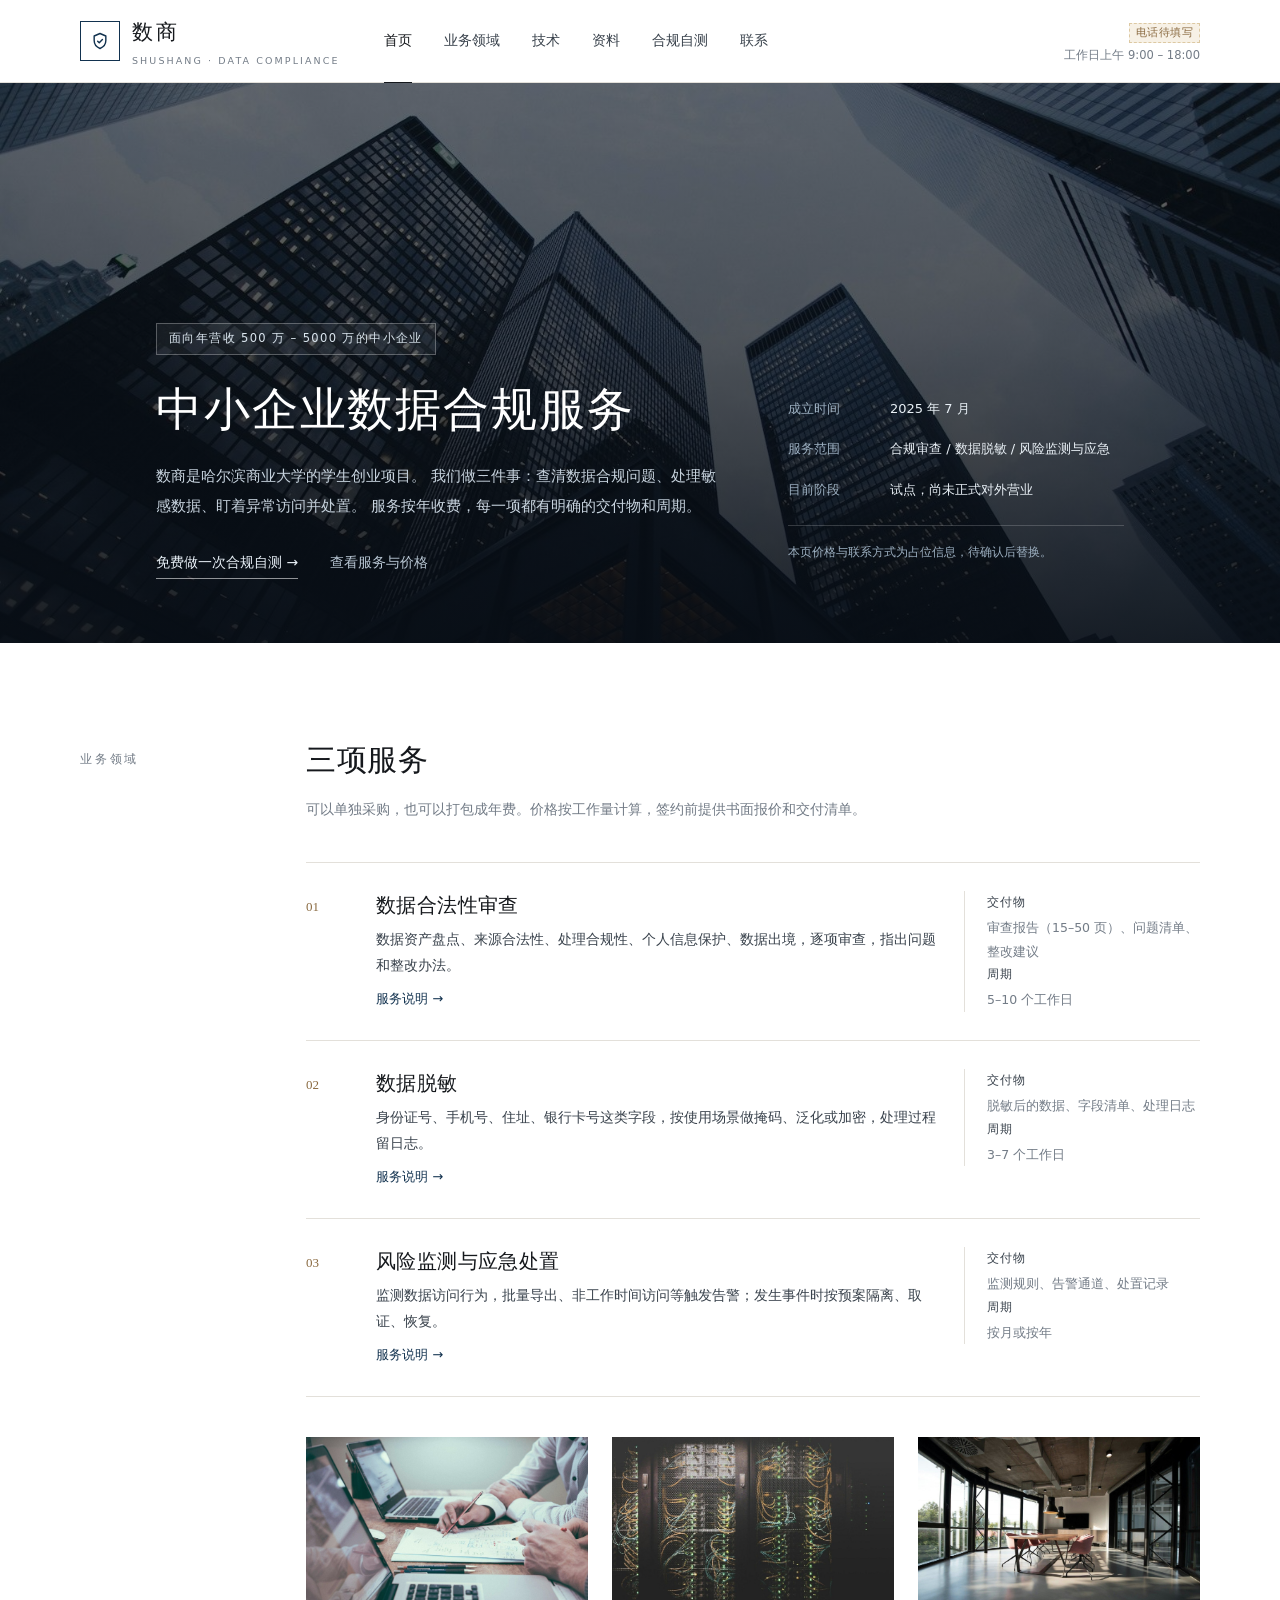
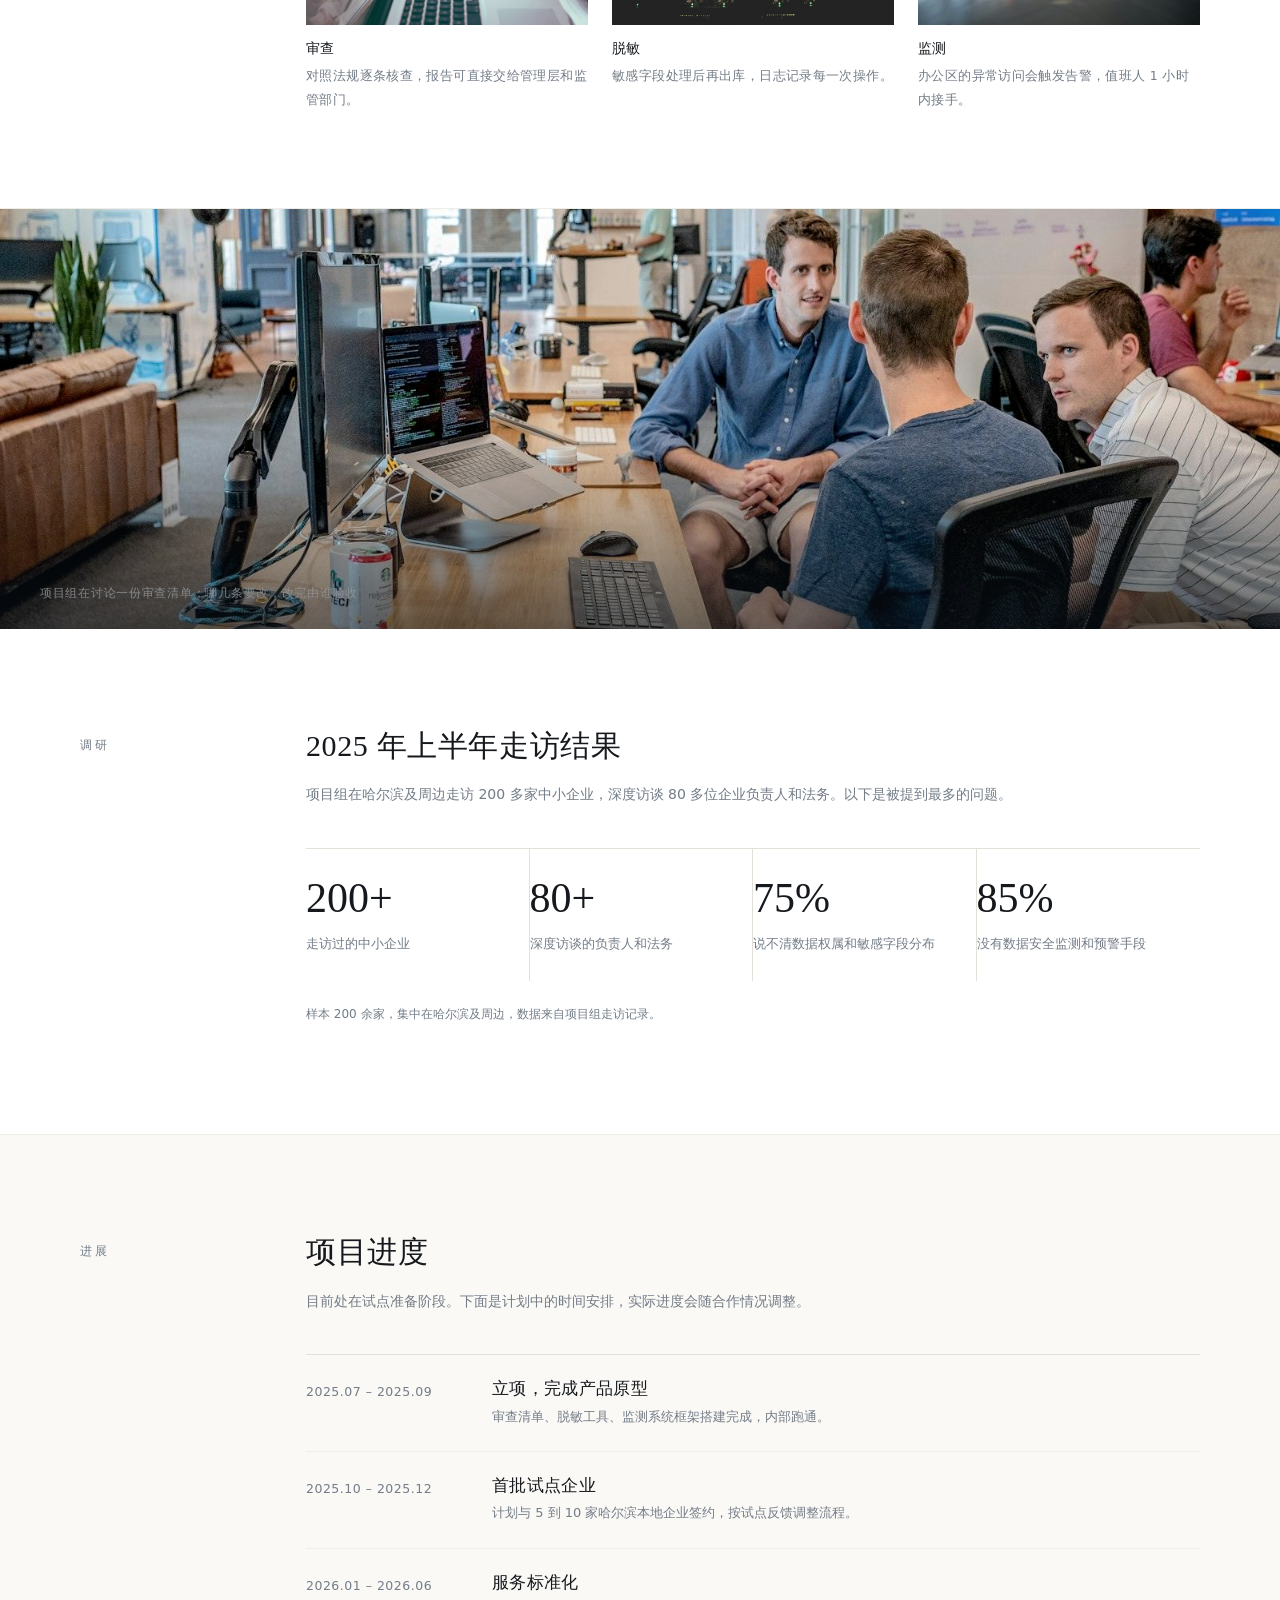
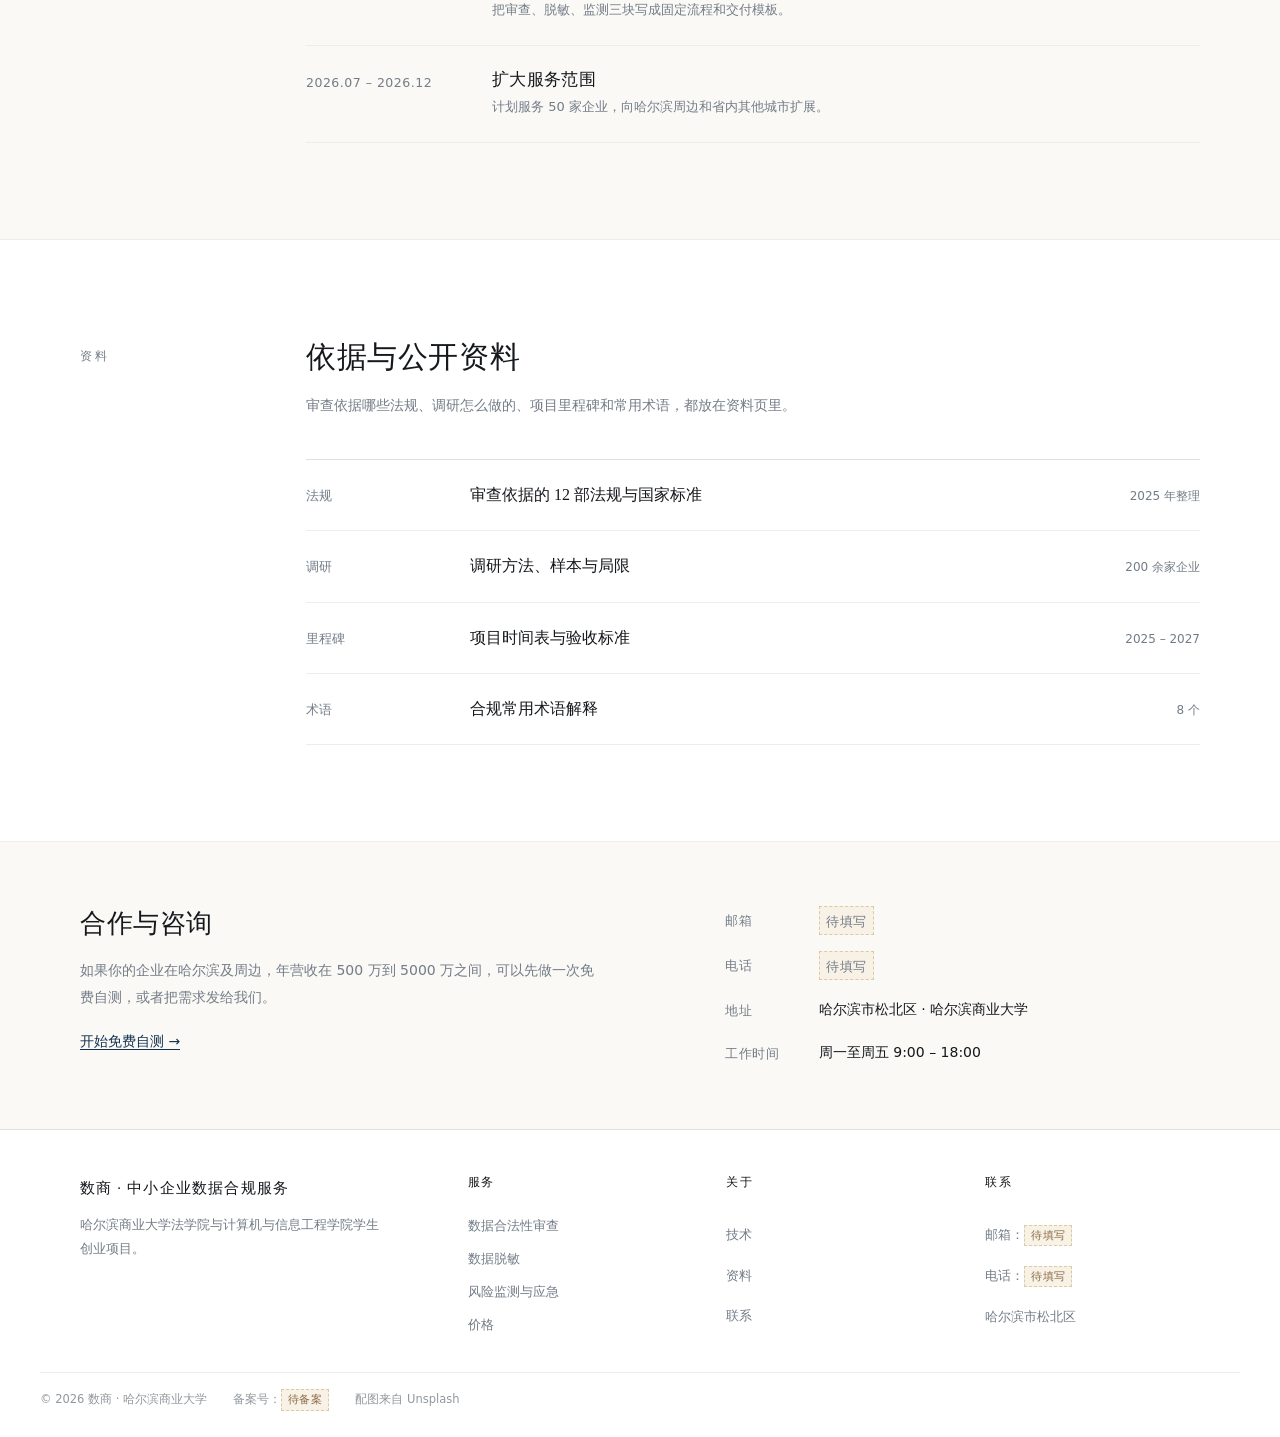
==== index.html @ a014eb7d "copy: replace slogan headings with plain section names" ====
<!doctype html>
<html lang="zh-CN">
<head>
  <meta charset="utf-8">
  <meta name="viewport" content="width=device-width, initial-scale=1">
  <title>数商 · 中小企业数据合规服务</title>
  <meta name="description" content="数商是哈尔滨商业大学法学院与计算机与信息工程学院的学生创业项目，为中小企业提供数据合法性审查、数据脱敏、风险监测与应急处置服务。">
  <link rel="icon" href="favicon.svg" type="image/svg+xml">
  <link rel="stylesheet" href="assets/css/editorial.css">
</head>
<body>

  <header class="masthead">
    <div class="wrap">
      <a class="logo" href="index.html">
        <span class="logo-mark">
          <svg viewBox="0 0 24 24" fill="none" stroke="currentColor" stroke-width="1.7" stroke-linecap="round" stroke-linejoin="round">
            <path d="M12 3 5 6v5.5c0 4.3 2.9 7.9 7 9.5 4.1-1.6 7-5.2 7-9.5V6l-7-3Z"/>
            <path d="M9.2 12.2l1.9 1.9 3.8-3.9"/>
          </svg>
        </span>
        <span>
          <span class="logo-name">数商</span>
          <span class="logo-sub">SHUSHANG · DATA COMPLIANCE</span>
        </span>
      </a>

      <nav class="mainnav" id="mainnav">
        <a href="index.html" class="active">首页</a>
        <a href="services.html">业务领域</a>
        <a href="technology.html">技术</a>
        <a href="research.html">资料</a>
        <a href="check.html">合规自测</a>
        <a href="contact.html">联系</a>
      </nav>

      <div class="contact">
        <strong><span class="ph">电话待填写</span></strong>
        工作日上午 9:00 – 18:00
      </div>

      <button class="nav-toggle" type="button" aria-label="打开菜单" aria-expanded="false" onclick="var n=document.getElementById('mainnav');var o=n.classList.toggle('open');this.setAttribute('aria-expanded',o)">
        <svg viewBox="0 0 24 24" fill="none" stroke="currentColor" stroke-width="1.8" stroke-linecap="round"><path d="M4 7h16M4 12h16M4 17h16"/></svg>
      </button>
    </div>
  </header>

  <main>
    <!-- 首屏 -->
    <section class="hero">
      <div class="wrap">
        <div>
          <span class="tag">面向年营收 500 万 – 5000 万的中小企业</span>
          <h1>中小企业数据合规服务</h1>
          <p class="intro">
            数商是哈尔滨商业大学的学生创业项目。
            我们做三件事：查清数据合规问题、处理敏感数据、盯着异常访问并处置。
            服务按年收费，每一项都有明确的交付物和周期。
          </p>
          <div class="links">
            <a href="check.html">免费做一次合规自测 →</a>
            <a class="plain" href="services.html">查看服务与价格</a>
          </div>
        </div>

        <div class="hero-facts">
          <dl>
            <dt>成立时间</dt><dd>2025 年 7 月</dd>
                        <dt>服务范围</dt><dd>合规审查 / 数据脱敏 / 风险监测与应急</dd>
            <dt>目前阶段</dt><dd>试点，尚未正式对外营业</dd>
          </dl>
          <p class="note">本页价格与联系方式为占位信息，待确认后替换。</p>
        </div>
      </div>
    </section>

    <!-- 业务领域 -->
    <section class="part" id="areas">
      <div class="wrap">
        <div class="part-label">业务领域</div>
        <div>
          <h2>三项服务</h2>
          <p class="lead">可以单独采购，也可以打包成年费。价格按工作量计算，签约前提供书面报价和交付清单。</p>

          <div class="areas">
            <article class="area">
              <span class="no">01</span>
              <div>
                <h3>数据合法性审查</h3>
                <p>数据资产盘点、来源合法性、处理合规性、个人信息保护、数据出境，逐项审查，指出问题和整改办法。</p>
                <a class="more" href="services.html#review">服务说明 →</a>
              </div>
              <div class="deliver">
                <b>交付物</b>
                审查报告（15–50 页）、问题清单、整改建议
                <br><b>周期</b>
                5–10 个工作日
              </div>
            </article>

            <article class="area">
              <span class="no">02</span>
              <div>
                <h3>数据脱敏</h3>
                <p>身份证号、手机号、住址、银行卡号这类字段，按使用场景做掩码、泛化或加密，处理过程留日志。</p>
                <a class="more" href="services.html#masking">服务说明 →</a>
              </div>
              <div class="deliver">
                <b>交付物</b>
                脱敏后的数据、字段清单、处理日志
                <br><b>周期</b>
                3–7 个工作日
              </div>
            </article>

            <article class="area">
              <span class="no">03</span>
              <div>
                <h3>风险监测与应急处置</h3>
                <p>监测数据访问行为，批量导出、非工作时间访问等触发告警；发生事件时按预案隔离、取证、恢复。</p>
                <a class="more" href="services.html#risk">服务说明 →</a>
              </div>
              <div class="deliver">
                <b>交付物</b>
                监测规则、告警通道、处置记录
                <br><b>周期</b>
                按月或按年
              </div>
            </article>
          </div>

          <div class="trio" style="margin-top:40px;">
            <figure>
              <img src="assets/img/docs.jpg" alt="审查过程中整理的数据处理活动记录" loading="lazy">
              <figcaption><b>审查</b>对照法规逐条核查，报告可直接交给管理层和监管部门。</figcaption>
            </figure>
            <figure>
              <img src="assets/img/server.jpg" alt="数据存储与访问环境" loading="lazy">
              <figcaption><b>脱敏</b>敏感字段处理后再出库，日志记录每一次操作。</figcaption>
            </figure>
            <figure>
              <img src="assets/img/office.jpg" alt="企业办公环境中的系统界面" loading="lazy">
              <figcaption><b>监测</b>办公区的异常访问会触发告警，值班人 1 小时内接手。</figcaption>
            </figure>
          </div>
        </div>
      </div>
    </section>

    <!-- 大图条 -->
    <section class="band">
      <img src="assets/img/meeting.jpg" alt="项目组在企业现场沟通需求" loading="lazy">
      <figcaption>项目组在讨论一份审查清单：哪几条要改，改完由谁验收</figcaption>
    </section>

    <!-- 调研 -->
    <section class="part" id="research">
      <div class="wrap">
        <div class="part-label">调研</div>
        <div>
          <h2>2025 年上半年走访结果</h2>
          <p class="lead">项目组在哈尔滨及周边走访 200 多家中小企业，深度访谈 80 多位企业负责人和法务。以下是被提到最多的问题。</p>

          <div class="numbers">
            <div class="num"><b>200+</b><span>走访过的中小企业</span></div>
            <div class="num"><b>80+</b><span>深度访谈的负责人和法务</span></div>
            <div class="num"><b>75%</b><span>说不清数据权属和敏感字段分布</span></div>
            <div class="num"><b>85%</b><span>没有数据安全监测和预警手段</span></div>
          </div>
          <p style="font-size:12px;color:var(--muted);margin-top:22px;">样本 200 余家，集中在哈尔滨及周边，数据来自项目组走访记录。</p>
        </div>
      </div>
    </section>

    <!-- 进展 -->
    <section class="part paper" id="roadmap">
      <div class="wrap">
        <div class="part-label">进展</div>
        <div>
          <h2>项目进度</h2>
          <p class="lead">目前处在试点准备阶段。下面是计划中的时间安排，实际进度会随合作情况调整。</p>

          <div class="roadmap">
            <div class="step">
              <time>2025.07 – 2025.09</time>
              <div><h3>立项，完成产品原型</h3><p>审查清单、脱敏工具、监测系统框架搭建完成，内部跑通。</p></div>
            </div>
            <div class="step">
              <time>2025.10 – 2025.12</time>
              <div><h3>首批试点企业</h3><p>计划与 5 到 10 家哈尔滨本地企业签约，按试点反馈调整流程。</p></div>
            </div>
            <div class="step">
              <time>2026.01 – 2026.06</time>
              <div><h3>服务标准化</h3><p>把审查、脱敏、监测三块写成固定流程和交付模板。</p></div>
            </div>
            <div class="step">
              <time>2026.07 – 2026.12</time>
              <div><h3>扩大服务范围</h3><p>计划服务 50 家企业，向哈尔滨周边和省内其他城市扩展。</p></div>
            </div>
          </div>
        </div>
      </div>
    </section>

    <!-- 资料 -->
    <section class="part" id="docs">
      <div class="wrap">
        <div class="part-label">资料</div>
        <div>
          <h2>依据与公开资料</h2>
          <p class="lead">审查依据哪些法规、调研怎么做的、项目里程碑和常用术语，都放在资料页里。</p>

          <div class="doc-list">
            <div class="doc">
              <span class="k">法规</span>
              <span class="t"><a href="research.html#laws">审查依据的 12 部法规与国家标准</a></span>
              <span class="d">2025 年整理</span>
            </div>
            <div class="doc">
              <span class="k">调研</span>
              <span class="t"><a href="research.html#method">调研方法、样本与局限</a></span>
              <span class="d">200 余家企业</span>
            </div>
            <div class="doc">
              <span class="k">里程碑</span>
              <span class="t"><a href="research.html#milestones">项目时间表与验收标准</a></span>
              <span class="d">2025 – 2027</span>
            </div>
            <div class="doc">
              <span class="k">术语</span>
              <span class="t"><a href="research.html#glossary">合规常用术语解释</a></span>
              <span class="d">8 个</span>
            </div>
          </div>
        </div>
      </div>
    </section>

    <!-- 联系 -->
    <section class="contact-band" id="contact">
      <div class="wrap">
        <div>
          <h2>合作与咨询</h2>
          <p>如果你的企业在哈尔滨及周边，年营收在 500 万到 5000 万之间，可以先做一次免费自测，或者把需求发给我们。</p>
          <p style="margin-top:18px;"><a href="check.html" style="color:var(--brand);border-bottom:1px solid var(--brand);">开始免费自测 →</a></p>
        </div>
        <div class="contact-list">
          <div><span>邮箱</span><span><span class="ph">待填写</span></span></div>
          <div><span>电话</span><span><span class="ph">待填写</span></span></div>
          <div><span>地址</span><span>哈尔滨市松北区 · 哈尔滨商业大学</span></div>
          <div><span>工作时间</span><span>周一至周五 9:00 – 18:00</span></div>
        </div>
      </div>
    </section>
  </main>

  <footer class="foot">
    <div class="wrap">
      <div>
        <div class="brandline">数商 · 中小企业数据合规服务</div>
        <p style="max-width:300px;">哈尔滨商业大学法学院与计算机与信息工程学院学生创业项目。</p>
      </div>
      <div class="col">
        <h4>服务</h4>
        <a href="services.html#review">数据合法性审查</a>
        <a href="services.html#masking">数据脱敏</a>
        <a href="services.html#risk">风险监测与应急</a>
        <a href="services.html#pricing">价格</a>
      </div>
      <div class="col">
        <h4>关于</h4>
        <a href="technology.html">技术</a>
        <a href="research.html">资料</a>
        <a href="contact.html">联系</a>
      </div>
      <div class="col">
        <h4>联系</h4>
        <span>邮箱：<span class="ph">待填写</span></span>
        <span>电话：<span class="ph">待填写</span></span>
        <span>哈尔滨市松北区</span>
      </div>
    </div>
    <div class="wrap bottom">
      <span>© 2026 数商 · 哈尔滨商业大学</span>
      <span>备案号：<span class="ph">待备案</span></span>
      <span>配图来自 Unsplash</span>
    </div>
  </footer>

</body>
</html>
---- assets/css/editorial.css ----
/* 数商 · 站点样式（专业服务机构版式 · 图片版）
   白纸底、细线分隔、衬线标题、大图，不用卡片阴影和渐变按钮 */

:root {
  --ink: #15181c;
  --ink-2: #39424c;
  --muted: #737c87;
  --line: #e3e0da;
  --line-2: #efede8;
  --paper: #faf9f6;
  --paper-2: #f4f2ed;
  --bg: #ffffff;
  --brand: #12324f;
  --brand-2: #1d4b72;
  --accent: #8a6a41;
  --wrap: 1200px;
  --serif: "Songti SC", "Noto Serif SC", "Source Han Serif SC", "SimSun", "STSong", serif;
  --sans: "PingFang SC", "Hiragino Sans GB", "Microsoft YaHei", "Segoe UI",
    system-ui, -apple-system, Arial, sans-serif;
}

* { box-sizing: border-box; }

html { -webkit-text-size-adjust: 100%; scroll-behavior: smooth; }

body {
  margin: 0;
  background: var(--bg);
  color: var(--ink);
  font-family: var(--sans);
  font-size: 15px;
  line-height: 1.9;
  -webkit-font-smoothing: antialiased;
}

a { color: inherit; text-decoration: none; }
a:hover { color: var(--brand-2); }
img { display: block; max-width: 100%; }

h1, h2, h3, h4 {
  margin: 0;
  font-family: var(--serif);
  font-weight: 500;
  line-height: 1.42;
  letter-spacing: 0.02em;
}

p { margin: 0 0 1em; }

.wrap { max-width: var(--wrap); margin: 0 auto; padding: 0 40px; }

/* ---------- 顶部信息条 ---------- */
.util {
  background: var(--paper);
  border-bottom: 1px solid var(--line-2);
  font-size: 11.5px;
  color: var(--muted);
  letter-spacing: 0.04em;
}

.util .wrap {
  display: flex;
  justify-content: space-between;
  gap: 24px;
  height: 36px;
  align-items: center;
}

.util .left { display: flex; gap: 20px; }

/* ---------- 页头 ---------- */
.masthead {
  background: rgba(255, 255, 255, 0.92);
  backdrop-filter: saturate(160%) blur(10px);
  border-bottom: 1px solid var(--line);
  position: sticky;
  top: 0;
  z-index: 50;
}

.masthead .wrap {
  display: flex;
  align-items: center;
  gap: 44px;
  height: 82px;
}

.logo { display: flex; align-items: center; gap: 12px; flex-shrink: 0; }

.logo-mark {
  width: 40px;
  height: 40px;
  border: 1px solid var(--brand);
  display: grid;
  place-items: center;
  color: var(--brand);
  background: #fff;
}

.logo-mark svg { width: 20px; height: 20px; }

.logo-name { font-family: var(--serif); font-size: 21px; letter-spacing: 0.16em; color: var(--ink); }

.logo-sub {
  display: block;
  font-size: 9.5px;
  letter-spacing: 0.22em;
  color: var(--muted);
  font-weight: 400;
  line-height: 1.6;
}

.mainnav { display: flex; gap: 32px; font-size: 14px; color: var(--ink-2); }

.mainnav a { padding: 28px 0; border-bottom: 1px solid transparent; }

.mainnav a:hover { border-bottom-color: var(--ink); color: var(--ink); }
.mainnav a.active { color: var(--ink); border-bottom-color: var(--ink); }

.masthead .contact {
  margin-left: auto;
  text-align: right;
  font-size: 11.5px;
  color: var(--muted);
  line-height: 1.7;
}

.masthead .contact strong {
  display: block;
  color: var(--ink);
  font-family: var(--serif);
  font-size: 17px;
  font-weight: 500;
  letter-spacing: 0.04em;
}

/* ---------- 首屏（大图） ---------- */
.hero {
  position: relative;
  min-height: 560px;
  display: flex;
  align-items: flex-end;
  color: #fff;
  background: #0e1a26 url("../img/hero2.jpg") center 42% / cover no-repeat;
}

.hero::before {
  content: "";
  position: absolute;
  inset: 0;
  background: linear-gradient(180deg, rgba(8, 14, 22, 0.62) 0%, rgba(8, 14, 22, 0.7) 45%, rgba(8, 14, 22, 0.92) 100%);
}

.hero .wrap {
  position: relative;
  z-index: 1;
  display: grid;
  grid-template-columns: 1.25fr 0.75fr;
  gap: 72px;
  padding-top: 96px;
  padding-bottom: 64px;
  align-items: end;
}

.hero .tag {
  display: inline-block;
  font-size: 11.5px;
  letter-spacing: 0.12em;
  color: #dbe6ef;
  border: 1px solid rgba(255, 255, 255, 0.28);
  background: rgba(255, 255, 255, 0.06);
  padding: 4px 12px;
  margin-bottom: 24px;
}

.hero h1 {
  font-size: 46px;
  line-height: 1.36;
  color: #fff;
  margin-bottom: 20px;
  letter-spacing: 0.04em;
}

.hero .intro {
  font-size: 15px;
  line-height: 2;
  color: #c8d4df;
  max-width: 560px;
  margin-bottom: 28px;
}

.hero .links { display: flex; gap: 32px; font-size: 14px; }

.hero .links a {
  color: #e8f0f7;
  border-bottom: 1px solid rgba(255, 255, 255, 0.55);
  padding-bottom: 2px;
}

.hero .links a.plain { color: #b7c5d2; border-bottom-color: transparent; }
.hero .links a.plain:hover { color: #fff; border-bottom-color: #fff; }

.hero-facts { padding-bottom: 4px; }

.hero-facts dl {
  margin: 0;
  display: grid;
  grid-template-columns: 84px 1fr;
  row-gap: 16px;
  column-gap: 18px;
  font-size: 13px;
}

.hero-facts dt { color: #9db0c1; }
.hero-facts dd { margin: 0; color: #e9f0f6; }

.hero-facts .note {
  margin-top: 22px;
  padding-top: 16px;
  border-top: 1px solid rgba(255, 255, 255, 0.18);
  font-size: 11.5px;
  color: #9db0c1;
}

/* ---------- 内页横幅 ---------- */
.banner {
  position: relative;
  min-height: 300px;
  display: flex;
  align-items: flex-end;
  color: #fff;
  background: #102433 center / cover no-repeat;
}

.banner::before {
  content: "";
  position: absolute;
  inset: 0;
  background: linear-gradient(180deg, rgba(8, 16, 24, 0.45), rgba(8, 16, 24, 0.82));
}

.banner .wrap { position: relative; z-index: 1; padding-top: 96px; padding-bottom: 44px; }

.banner h1 { font-size: 38px; color: #fff; margin-bottom: 10px; letter-spacing: 0.06em; }

.banner p { color: #c4d2de; font-size: 14.5px; max-width: 680px; margin: 0; }

.banner.img-building { background-image: url("../img/building.jpg"); }
.banner.img-meeting { background-image: url("../img/meeting.jpg"); }
.banner.img-docs { background-image: url("../img/docs.jpg"); }
.banner.img-server { background-image: url("../img/server.jpg"); }
.banner.img-office { background-image: url("../img/office.jpg"); }
.banner.img-team { background-image: url("../img/team.jpg"); }

/* ---------- 通用分节 ---------- */
.part { padding: 96px 0; border-bottom: 1px solid var(--line-2); }
.part.paper { background: var(--paper); }

.part .wrap { display: grid; grid-template-columns: 170px minmax(0, 1fr); gap: 56px; }

.part-label {
  font-size: 11.5px;
  color: var(--muted);
  letter-spacing: 0.24em;
  padding-top: 10px;
  line-height: 1.9;
}

.part-label span { display: block; color: #b7b0a5; font-size: 10px; margin-top: 6px; letter-spacing: 0.2em; }

.part h2 { font-size: 30px; margin-bottom: 14px; }

.part .lead { color: var(--muted); font-size: 14px; max-width: 720px; margin-bottom: 40px; }

/* ---------- 大图 ---------- */
.band { position: relative; }

.band img {
  width: 100%;
  height: 420px;
  object-fit: cover;
  filter: saturate(0.9) contrast(1.02);
}

.band figcaption {
  position: absolute;
  left: 40px;
  bottom: 24px;
  color: rgba(255, 255, 255, 0.82);
  font-size: 12px;
  letter-spacing: 0.06em;
}

.band::after {
  content: "";
  position: absolute;
  inset: 0;
  background: linear-gradient(180deg, transparent 55%, rgba(10, 18, 26, 0.55));
  pointer-events: none;
}

/* ---------- 左右图文 ---------- */
.split {
  display: grid;
  grid-template-columns: 1fr 1fr;
  gap: 56px;
  align-items: center;
}

.split .txt { padding: 0 8px; }

.split h3 { font-size: 24px; margin-bottom: 14px; }

.split p { color: var(--ink-2); font-size: 14.5px; }

.split img {
  width: 100%;
  aspect-ratio: 4 / 3;
  object-fit: cover;
  filter: saturate(0.92);
}

.split figcaption { font-size: 12px; color: var(--muted); margin-top: 10px; letter-spacing: 0.04em; }

.split.reverse .txt { order: 2; }
.split.reverse img { order: 1; }

/* ---------- 三图并排 ---------- */
.trio { display: grid; grid-template-columns: repeat(3, 1fr); gap: 24px; }

.trio figure { margin: 0; }

.trio img {
  width: 100%;
  aspect-ratio: 3 / 2;
  object-fit: cover;
  filter: saturate(0.9);
}

.trio figcaption {
  font-size: 12.5px;
  color: var(--muted);
  margin-top: 10px;
  letter-spacing: 0.03em;
}

.trio figcaption b { display: block; color: var(--ink); font-weight: 500; font-size: 14px; margin-bottom: 2px; }

/* ---------- 业务领域 ---------- */
.areas { border-top: 1px solid var(--line); }

.area {
  display: grid;
  grid-template-columns: 44px minmax(0, 1fr) 236px;
  gap: 26px;
  padding: 28px 0;
  border-bottom: 1px solid var(--line);
  align-items: start;
}

.area .no { font-family: var(--serif); font-size: 13px; color: var(--accent); padding-top: 4px; }

.area h3 { font-size: 20px; margin-bottom: 6px; }

.area p { color: var(--ink-2); font-size: 14px; margin: 0; }

.area .deliver {
  font-size: 12.5px;
  color: var(--muted);
  line-height: 1.9;
  border-left: 1px solid var(--line);
  padding-left: 22px;
}

.area .deliver b { display: block; color: var(--ink-2); font-weight: 500; margin-bottom: 2px; font-size: 12px; letter-spacing: 0.08em; }

.area a.more { display: inline-block; margin-top: 8px; font-size: 13px; color: var(--brand); }

/* ---------- 数字 ---------- */
.numbers { display: grid; grid-template-columns: repeat(4, 1fr); border-top: 1px solid var(--line); }

.num { padding: 26px 28px 24px 0; border-right: 1px solid var(--line); }

.num:last-child { border-right: 0; }

.num b {
  display: block;
  font-family: var(--serif);
  font-size: 42px;
  line-height: 1.1;
  font-weight: 400;
  color: var(--ink);
  font-variant-numeric: tabular-nums;
  margin-bottom: 8px;
}

.num span { font-size: 12.5px; color: var(--muted); }

/* ---------- 团队 ---------- */
.team { display: grid; grid-template-columns: 1fr 1fr; gap: 56px; }
.team dl { margin: 0; }

.team dt {
  font-size: 12px;
  color: var(--muted);
  letter-spacing: 0.08em;
  padding: 14px 0 6px;
  border-top: 1px solid var(--line-2);
}

.team dd { margin: 0 0 16px; font-size: 14px; color: var(--ink-2); }

/* ---------- 时间线 ---------- */
.roadmap { border-top: 1px solid var(--line); }

.step {
  display: grid;
  grid-template-columns: 160px minmax(0, 1fr);
  gap: 26px;
  padding: 22px 0;
  border-bottom: 1px solid var(--line-2);
}

.step time { font-size: 12.5px; color: var(--muted); letter-spacing: 0.04em; padding-top: 3px; }

.step h3 { font-size: 17px; margin-bottom: 3px; }

.step p { margin: 0; font-size: 13px; color: var(--muted); }

/* ---------- 资料 / 表格 ---------- */
.crumb {
  font-size: 12px;
  color: var(--muted);
  padding: 18px 0;
  border-bottom: 1px solid var(--line-2);
  letter-spacing: 0.04em;
}

.data-table { width: 100%; border-collapse: collapse; font-size: 13.5px; }

.data-table th,
.data-table td {
  text-align: left;
  padding: 13px 16px;
  border-bottom: 1px solid var(--line);
  vertical-align: top;
  line-height: 1.8;
}

.data-table th {
  font-size: 11.5px;
  font-weight: 500;
  color: var(--muted);
  letter-spacing: 0.1em;
  background: var(--paper);
  border-top: 1px solid var(--line);
  white-space: nowrap;
}

.data-table td { color: var(--ink-2); }
.data-table td:first-child { white-space: nowrap; }
.data-table tbody tr:hover td { background: var(--paper); }

.table-note { font-size: 12px; color: var(--muted); margin-top: 12px; }

.doc-list { border-top: 1px solid var(--line); }

.doc {
  display: grid;
  grid-template-columns: 140px minmax(0, 1fr) 130px;
  gap: 24px;
  padding: 20px 0;
  border-bottom: 1px solid var(--line-2);
  align-items: baseline;
}

.doc .k { font-size: 12.5px; color: var(--muted); }
.doc .t { font-size: 16px; font-family: var(--serif); }
.doc .t a { color: var(--ink); }
.doc .t a:hover { color: var(--brand-2); }
.doc .d { font-size: 12px; color: var(--muted); text-align: right; }

/* ---------- 联系 ---------- */
.contact-band { background: var(--paper); border-bottom: 1px solid var(--line); }

.contact-band .wrap {
  display: grid;
  grid-template-columns: 1.1fr 0.9fr;
  gap: 64px;
  padding-top: 64px;
  padding-bottom: 64px;
}

.contact-band h2 { font-size: 26px; margin-bottom: 14px; }

.contact-band p { color: var(--muted); font-size: 14px; margin: 0; max-width: 520px; }

.contact-list { display: grid; gap: 16px; font-size: 14px; }

.contact-list div { display: grid; grid-template-columns: 78px 1fr; gap: 16px; }

.contact-list span:first-child { color: var(--muted); font-size: 12.5px; padding-top: 3px; letter-spacing: 0.06em; }

.ph {
  display: inline-block;
  font-size: 10.5px;
  color: #8a6a41;
  background: #f7f1e6;
  border: 1px dashed #ddc9a3;
  padding: 0 6px;
  letter-spacing: 0.04em;
}

/* ---------- 页脚 ---------- */
.foot { background: #fff; color: var(--muted); font-size: 12.5px; }

.foot .wrap {
  display: grid;
  grid-template-columns: 1.6fr 1fr 1fr 1fr;
  gap: 44px;
  padding-top: 44px;
  padding-bottom: 36px;
}

.foot h4 { font-size: 12px; color: var(--ink); margin-bottom: 14px; letter-spacing: 0.12em; font-family: var(--sans); font-weight: 500; }

.foot .col { display: grid; gap: 9px; }

.foot .brandline { font-family: var(--serif); color: var(--ink); font-size: 15px; margin-bottom: 10px; letter-spacing: 0.08em; }

.foot .bottom {
  border-top: 1px solid var(--line-2);
  padding: 16px 0 26px;
  display: flex;
  gap: 26px;
  flex-wrap: wrap;
  font-size: 11.5px;
  color: #91989f;
}

/* ---------- 响应式 ---------- */
@media (max-width: 1000px) {
  .hero { min-height: 480px; }
  .hero .wrap { grid-template-columns: 1fr; gap: 40px; padding-top: 72px; padding-bottom: 48px; }
  .hero-facts { border-top: 1px solid rgba(255, 255, 255, 0.2); padding-top: 24px; }
  .part .wrap { grid-template-columns: 1fr; gap: 18px; }
  .part-label { padding-top: 0; }
  .numbers { grid-template-columns: repeat(2, 1fr); }
  .num { border-bottom: 1px solid var(--line); }
  .num:nth-child(2n) { border-right: 0; }
  .team { grid-template-columns: 1fr; gap: 24px; }
  .split { grid-template-columns: 1fr; gap: 28px; }
  .contact-band .wrap { grid-template-columns: 1fr; gap: 32px; }
  .foot .wrap { grid-template-columns: 1fr 1fr; }
  .trio { grid-template-columns: 1fr; }
  .band img { height: 320px; }
}

@media (max-width: 760px) {
  .wrap { padding: 0 22px; }
  .util .left { display: none; }
  .masthead .wrap { height: 68px; gap: 18px; }
  .masthead .contact { display: none; }
  .mainnav {
    position: absolute;
    top: 68px;
    left: 0;
    right: 0;
    display: none;
    flex-direction: column;
    gap: 0;
    background: #fff;
    border-bottom: 1px solid var(--line);
    padding: 6px 22px 14px;
  }
  .mainnav.open { display: flex; }
  .mainnav a { padding: 13px 0; border-bottom: 1px solid var(--line-2); }
  .nav-toggle { display: grid; }
  .hero { min-height: 0; }
  .hero h1 { font-size: 32px; }
  .hero .links { flex-direction: column; gap: 12px; }
  .area { grid-template-columns: 28px minmax(0, 1fr); }
  .area .deliver { grid-column: 2; border-left: 0; padding-left: 0; padding-top: 8px; }
  .step { grid-template-columns: 1fr; gap: 4px; }
  .numbers { grid-template-columns: 1fr; }
  .num { border-right: 0; padding-right: 0; }
  .foot .wrap { grid-template-columns: 1fr; gap: 26px; }
  .part { padding: 56px 0; }
  .band img { height: 240px; }
  .doc { grid-template-columns: 1fr; gap: 4px; }
  .doc .d { text-align: left; }
  .data-table { font-size: 12.5px; }
  .data-table th, .data-table td { padding: 10px; }
}

.nav-toggle {
  display: none;
  width: 38px;
  height: 38px;
  margin-left: auto;
  place-items: center;
  border: 1px solid var(--line);
  background: #fff;
  color: var(--ink-2);
  cursor: pointer;
}

.nav-toggle svg { width: 18px; height: 18px; }

:focus-visible { outline: 2px solid var(--brand-2); outline-offset: 2px; }

/* 表单（联系页） */
.form { display: grid; gap: 20px; }

.form-row { display: grid; grid-template-columns: 1fr 1fr; gap: 20px; }

.field { display: grid; gap: 8px; }

.field label { font-size: 12.5px; color: var(--muted); letter-spacing: 0.06em; }

.field .req { color: var(--accent); }

.field input,
.field select,
.field textarea {
  width: 100%;
  padding: 11px 0;
  border: 0;
  border-bottom: 1px solid #cfd3d8;
  background: transparent;
  font-family: var(--sans);
  font-size: 14.5px;
  color: var(--ink);
  border-radius: 0;
}

.field textarea { min-height: 110px; resize: vertical; }

.field input:focus,
.field select:focus,
.field textarea:focus {
  outline: none;
  border-bottom-color: var(--brand);
}

.field .hint { font-size: 11.5px; color: var(--muted); }

.field .error { font-size: 11.5px; color: #a33a2a; }

.field.has-error input,
.field.has-error textarea,
.field.has-error select { border-bottom-color: #a33a2a; }

.checkbox { display: flex; gap: 10px; align-items: flex-start; font-size: 12.5px; color: var(--muted); }

.checkbox input { width: 15px; height: 15px; margin-top: 4px; accent-color: var(--brand); }

.btn {
  display: inline-flex;
  align-items: center;
  justify-content: center;
  gap: 8px;
  padding: 13px 30px;
  font-size: 14px;
  font-family: var(--sans);
  letter-spacing: 0.06em;
  color: #fff;
  background: var(--brand);
  border: 1px solid var(--brand);
  cursor: pointer;
  transition: background 0.2s ease, color 0.2s ease;
}

.btn:hover { background: var(--brand-2); color: #fff; border-color: var(--brand-2); }

.btn--ghost { background: transparent; color: var(--brand); }
.btn--ghost:hover { background: var(--brand); color: #fff; }

.form-success {
  display: none;
  padding: 16px 18px;
  border: 1px solid #b9cdbf;
  background: #f3f8f3;
  color: #2f5d3a;
  font-size: 13.5px;
}

.form-success.is-visible { display: block; }

.notice {
  font-size: 12.5px;
  color: var(--muted);
  border-left: 2px solid var(--line);
  padding-left: 14px;
  line-height: 1.9;
}

/* 折叠 */
.faq { border-top: 1px solid var(--line); }

.faq details { border-bottom: 1px solid var(--line-2); }

.faq summary {
  cursor: pointer;
  list-style: none;
  padding: 18px 0;
  font-size: 15px;
  font-family: var(--serif);
  display: flex;
  justify-content: space-between;
  gap: 20px;
}

.faq summary::-webkit-details-marker { display: none; }

.faq summary::after { content: "＋"; color: var(--muted); font-family: var(--sans); font-size: 14px; }

.faq details[open] summary::after { content: "－"; }

.faq .body { padding: 0 0 20px; font-size: 13.5px; color: var(--muted); max-width: 760px; }

/* 图片网格（技术页） */
.fig-grid { display: grid; grid-template-columns: 1fr 1fr; gap: 24px; }

.fig-grid figure { margin: 0; }

.fig-grid img { width: 100%; aspect-ratio: 16 / 10; object-fit: cover; filter: saturate(0.9); }

.fig-grid figcaption { font-size: 12px; color: var(--muted); margin-top: 10px; }
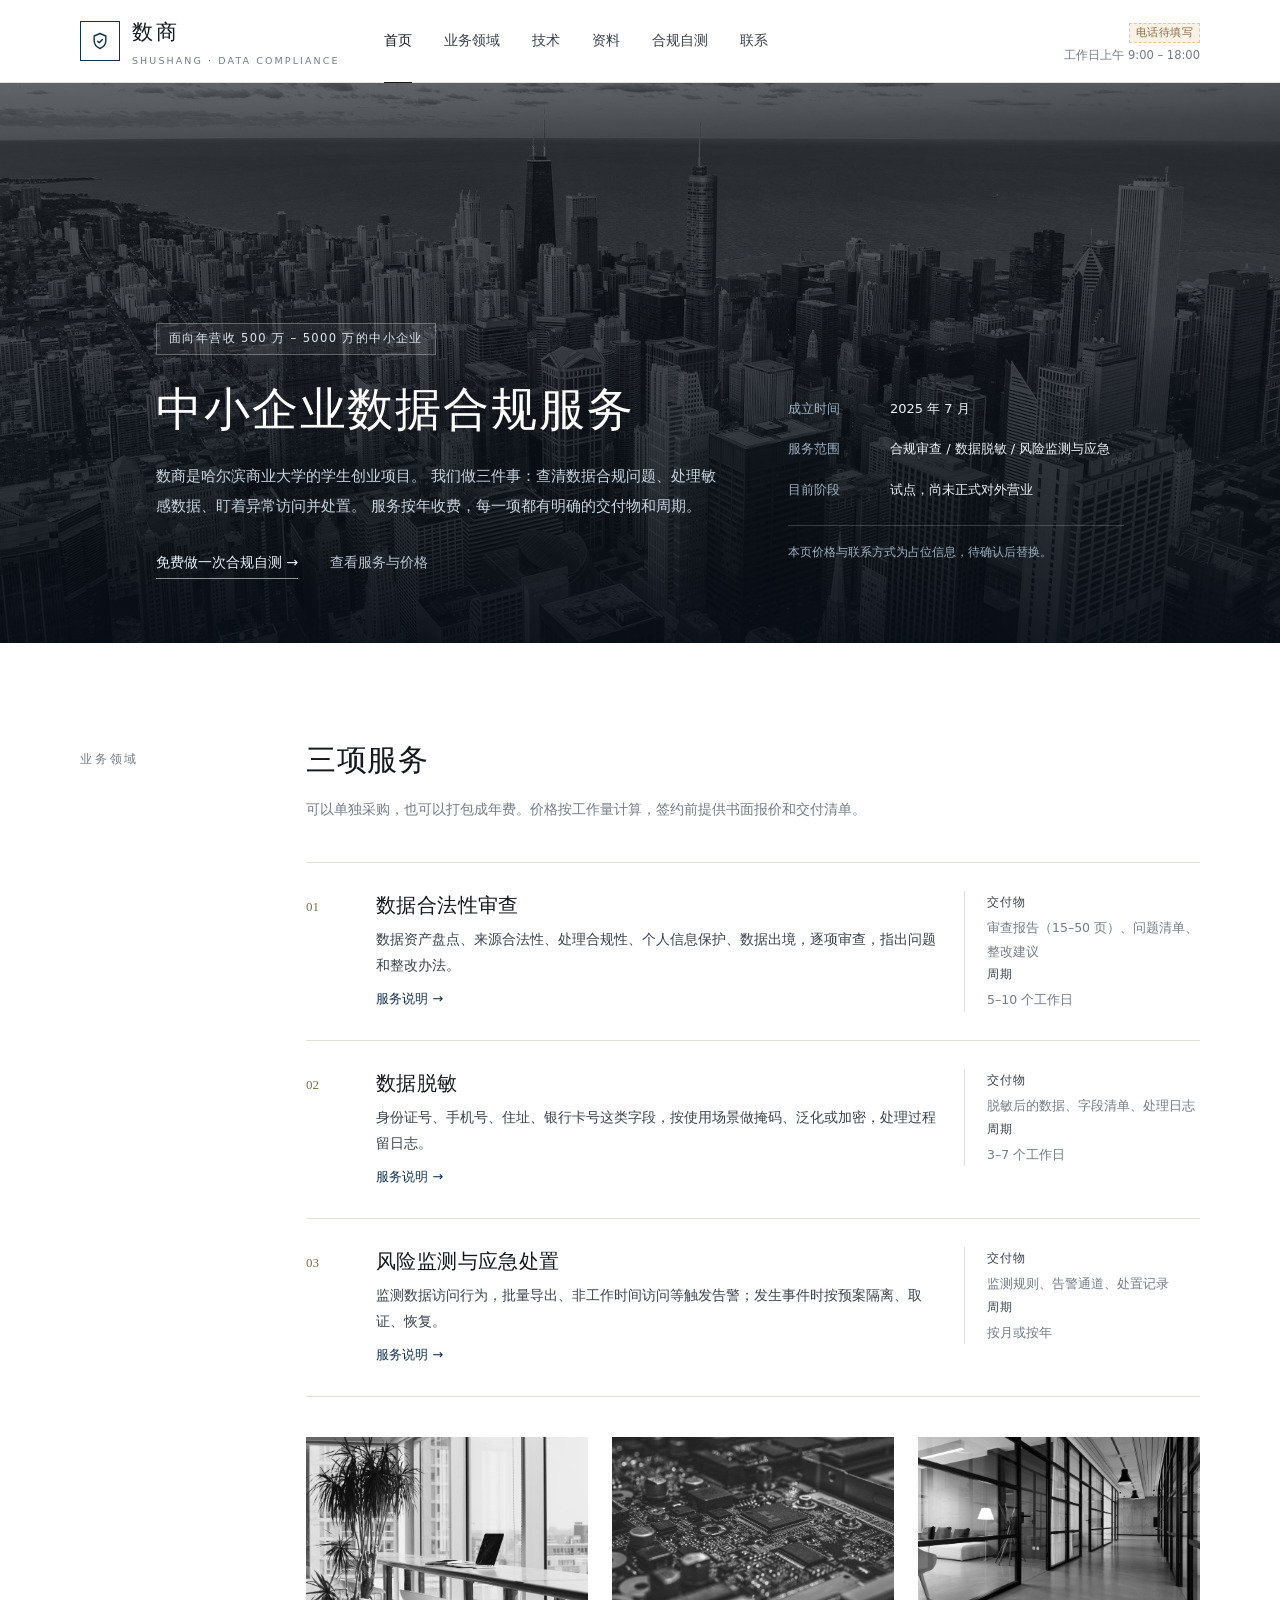
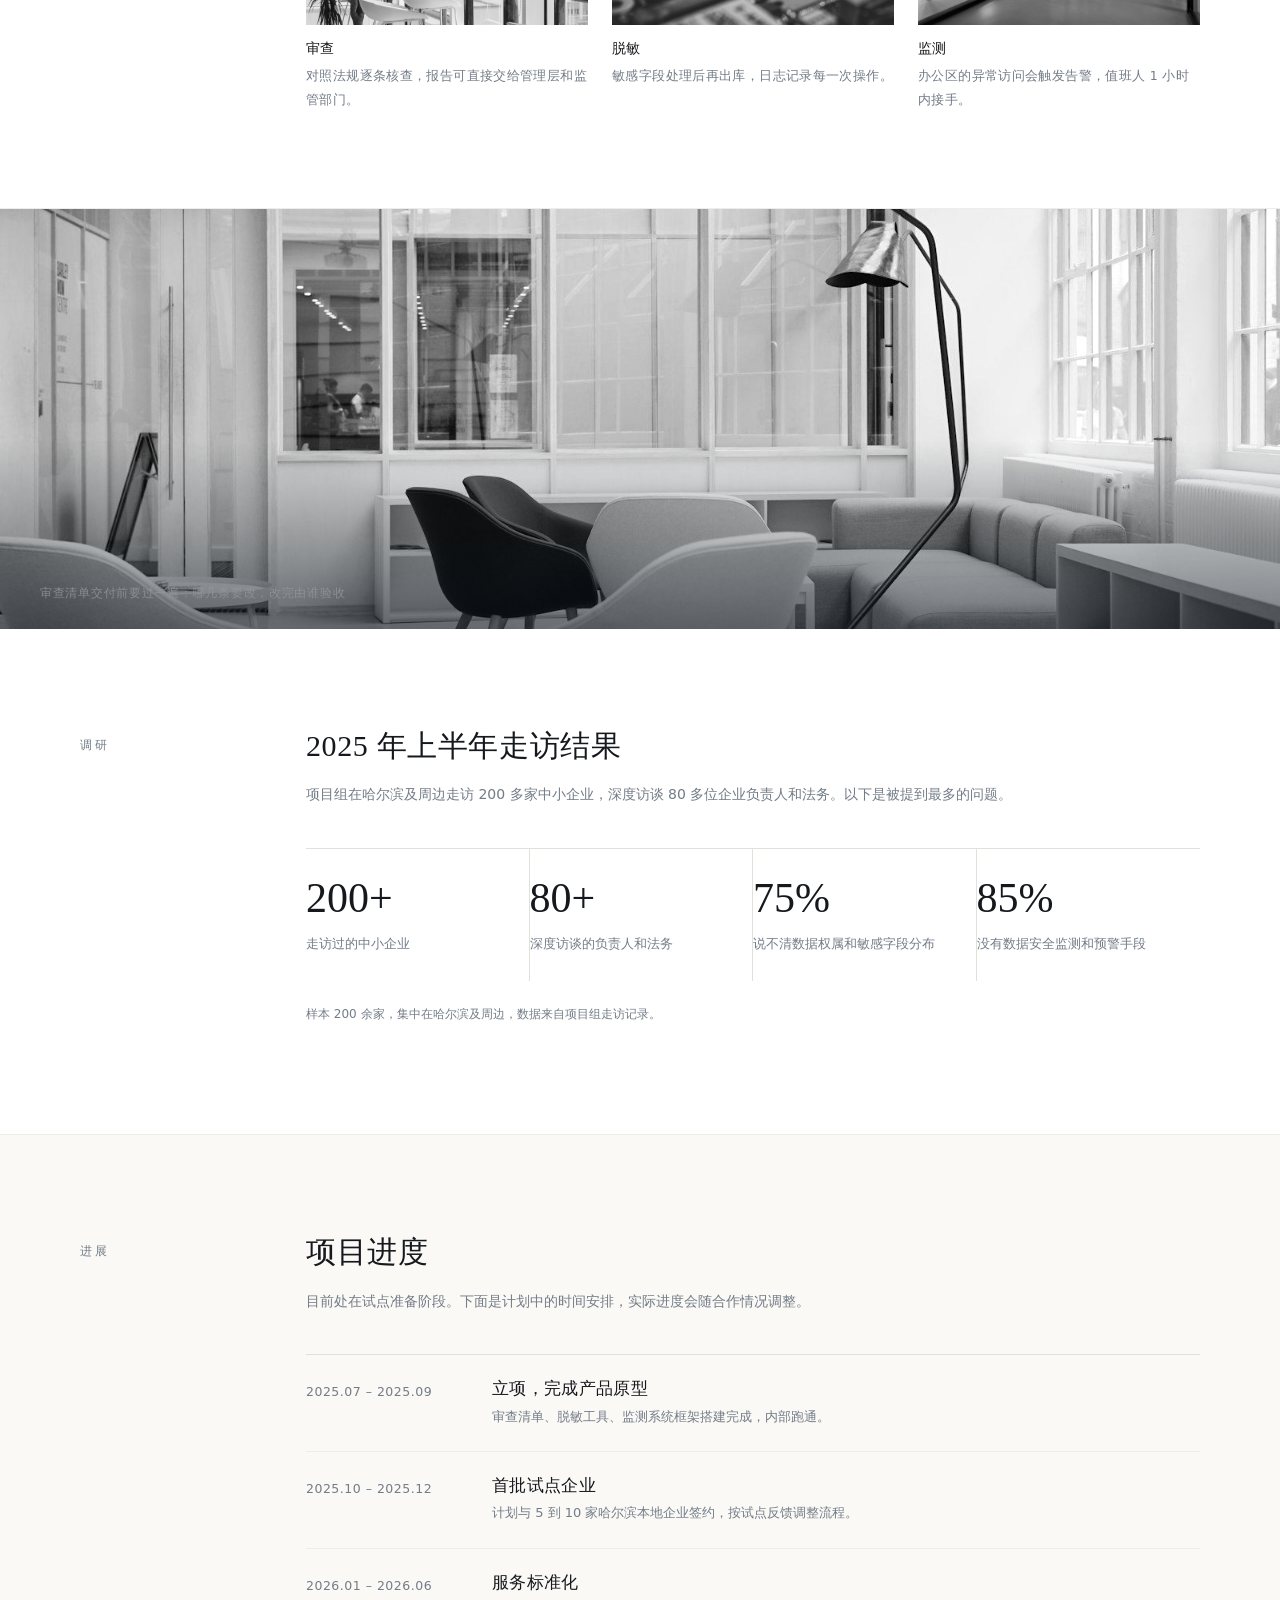
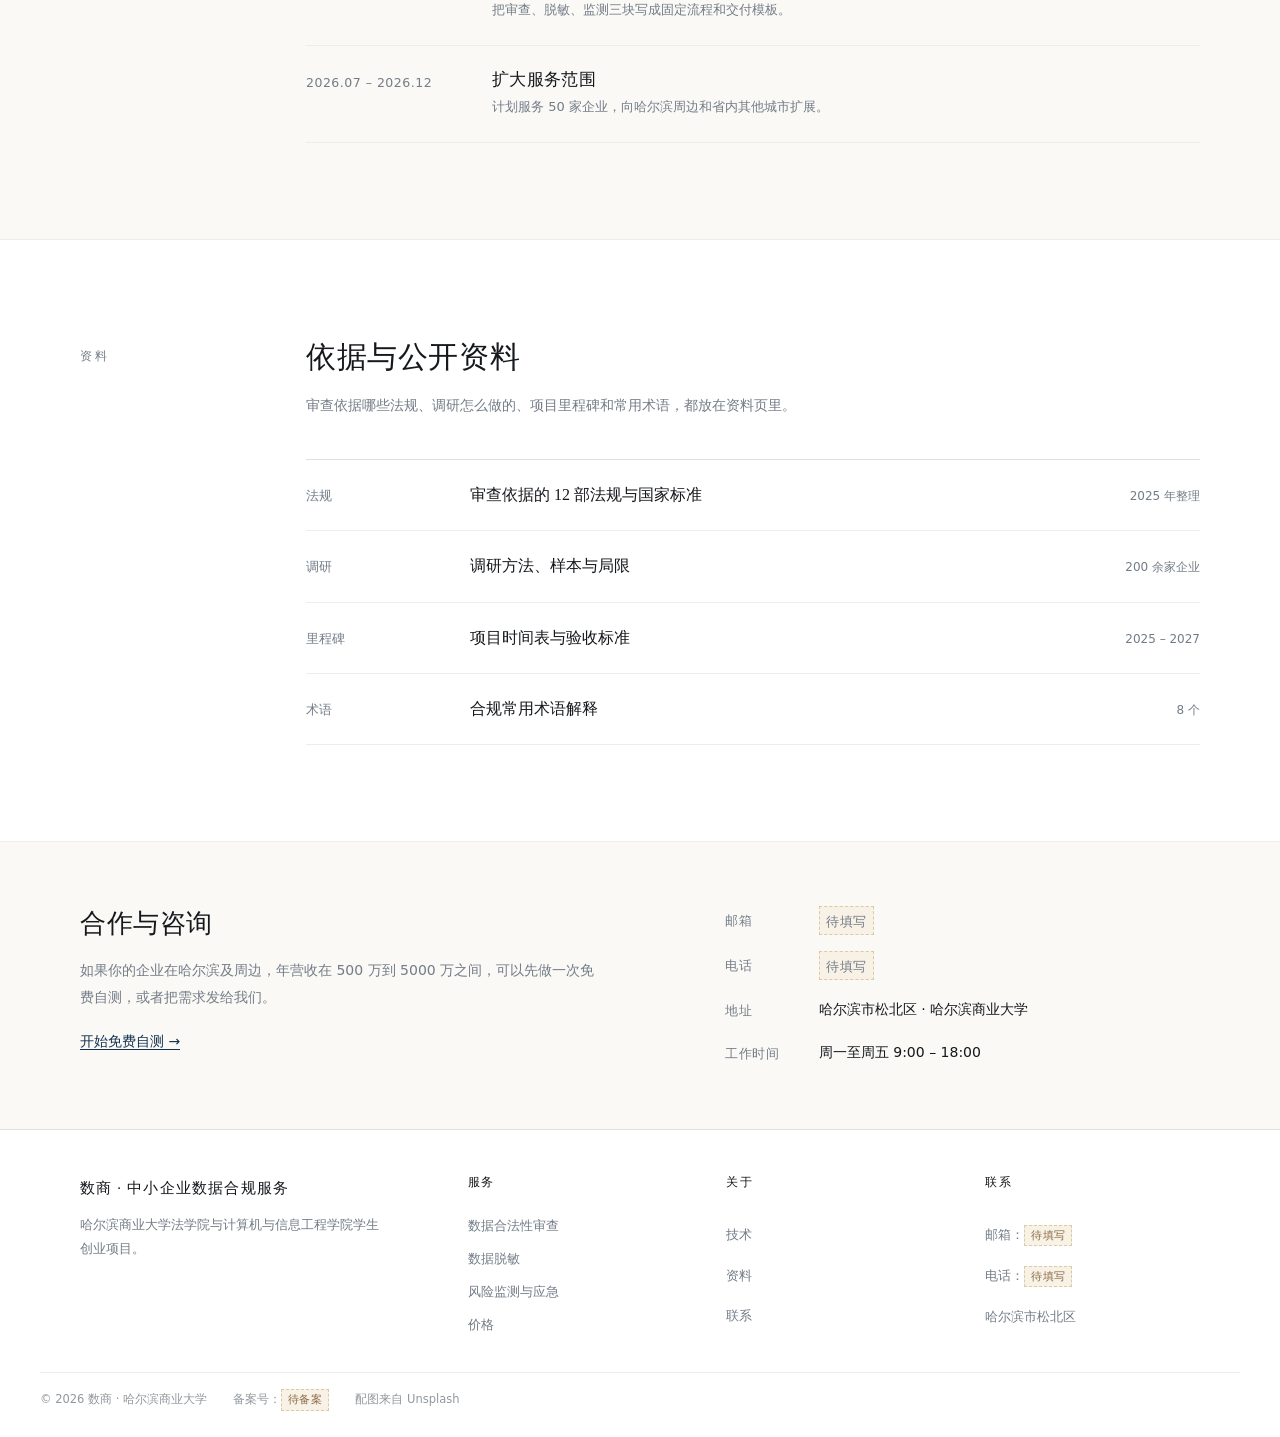
==== commit ece0c763: "design: replace stock photos with monochrome editorial set" ====
--- a/index.html
+++ b/index.html
@@ -131,15 +131,15 @@
 
           <div class="trio" style="margin-top:40px;">
             <figure>
-              <img src="assets/img/docs.jpg" alt="审查过程中整理的数据处理活动记录" loading="lazy">
+              <img src="assets/img/docs.jpg" alt="办公桌上摊开的审查资料" loading="lazy">
               <figcaption><b>审查</b>对照法规逐条核查，报告可直接交给管理层和监管部门。</figcaption>
             </figure>
             <figure>
-              <img src="assets/img/server.jpg" alt="数据存储与访问环境" loading="lazy">
+              <img src="assets/img/server.jpg" alt="电路板与芯片特写" loading="lazy">
               <figcaption><b>脱敏</b>敏感字段处理后再出库，日志记录每一次操作。</figcaption>
             </figure>
             <figure>
-              <img src="assets/img/office.jpg" alt="企业办公环境中的系统界面" loading="lazy">
+              <img src="assets/img/office.jpg" alt="办公区的玻璃隔断走廊" loading="lazy">
               <figcaption><b>监测</b>办公区的异常访问会触发告警，值班人 1 小时内接手。</figcaption>
             </figure>
           </div>
@@ -149,8 +149,8 @@
 
     <!-- 大图条 -->
     <section class="band">
-      <img src="assets/img/meeting.jpg" alt="项目组在企业现场沟通需求" loading="lazy">
-      <figcaption>项目组在讨论一份审查清单：哪几条要改，改完由谁验收</figcaption>
+      <img src="assets/img/meeting.jpg" alt="办公区的休息洽谈区" loading="lazy">
+      <figcaption>审查清单交付前要过一遍：哪几条要改，改完由谁验收</figcaption>
     </section>
 
     <!-- 调研 -->
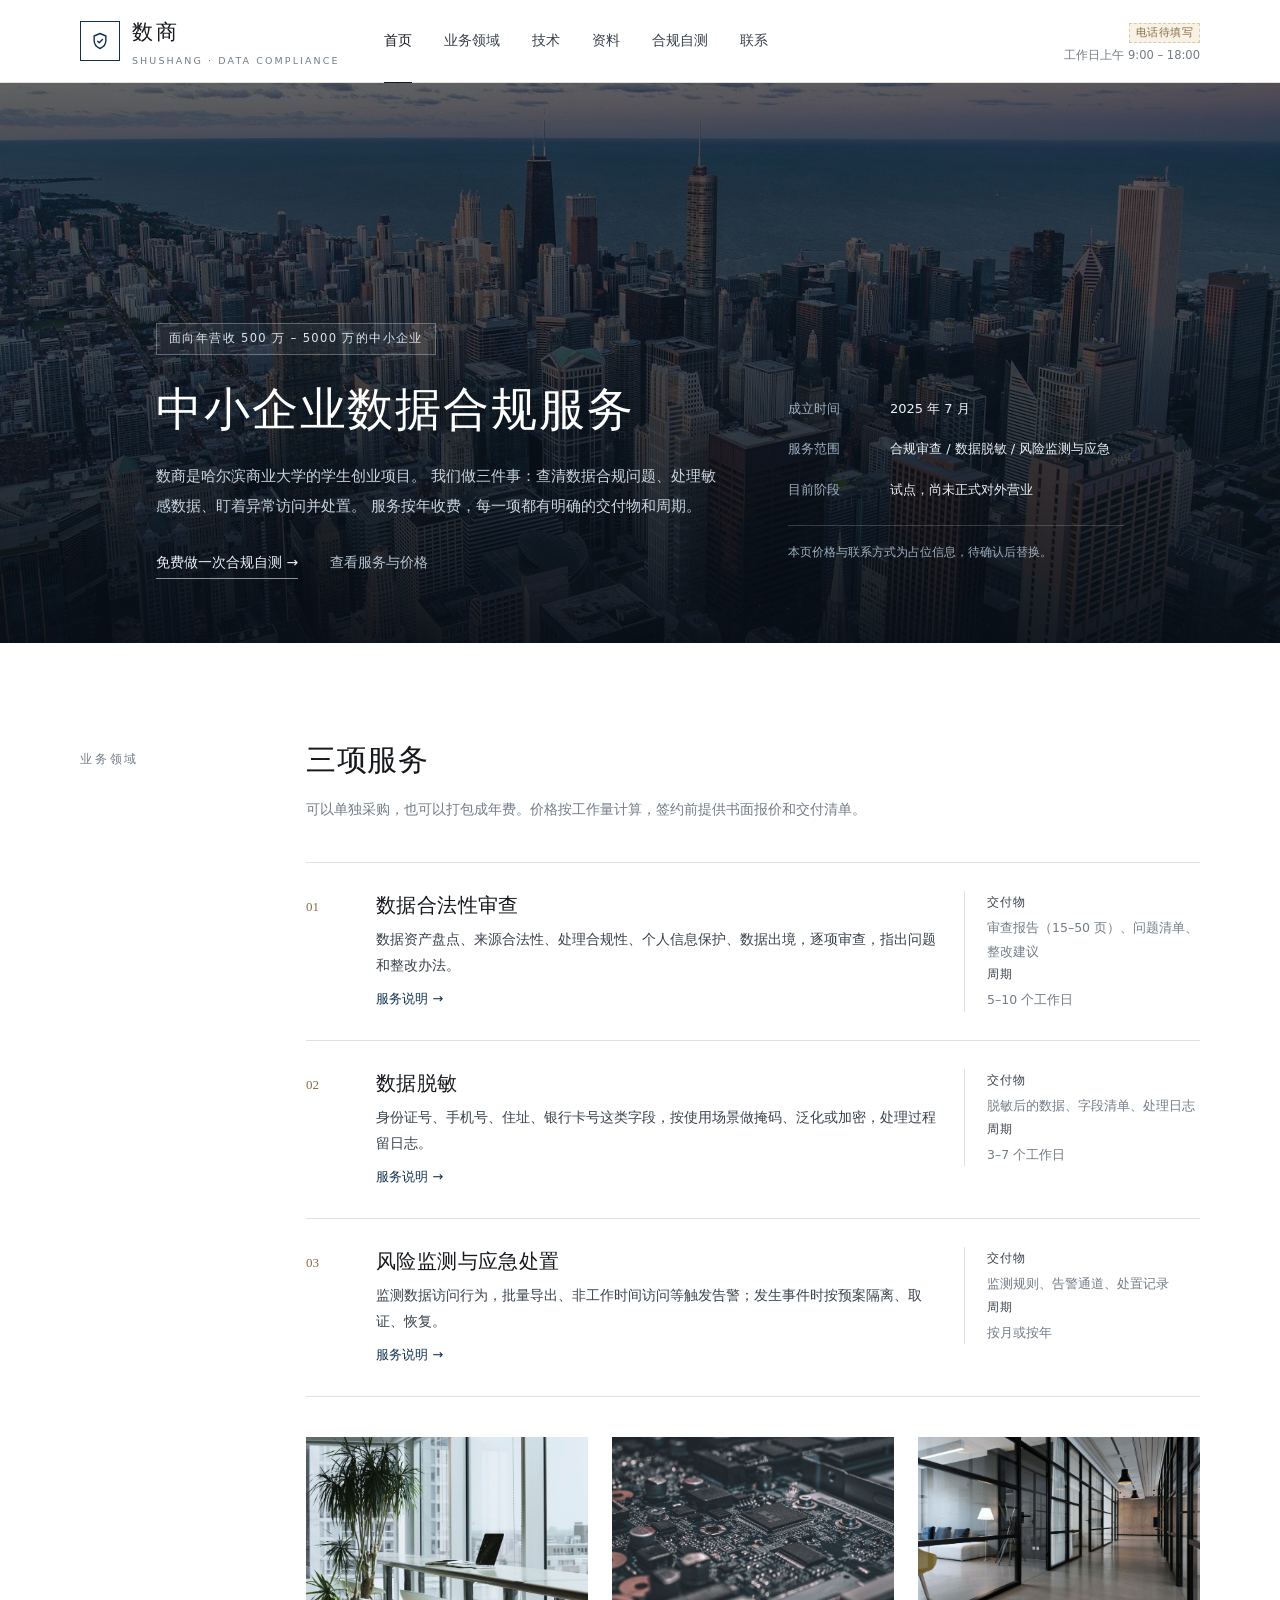
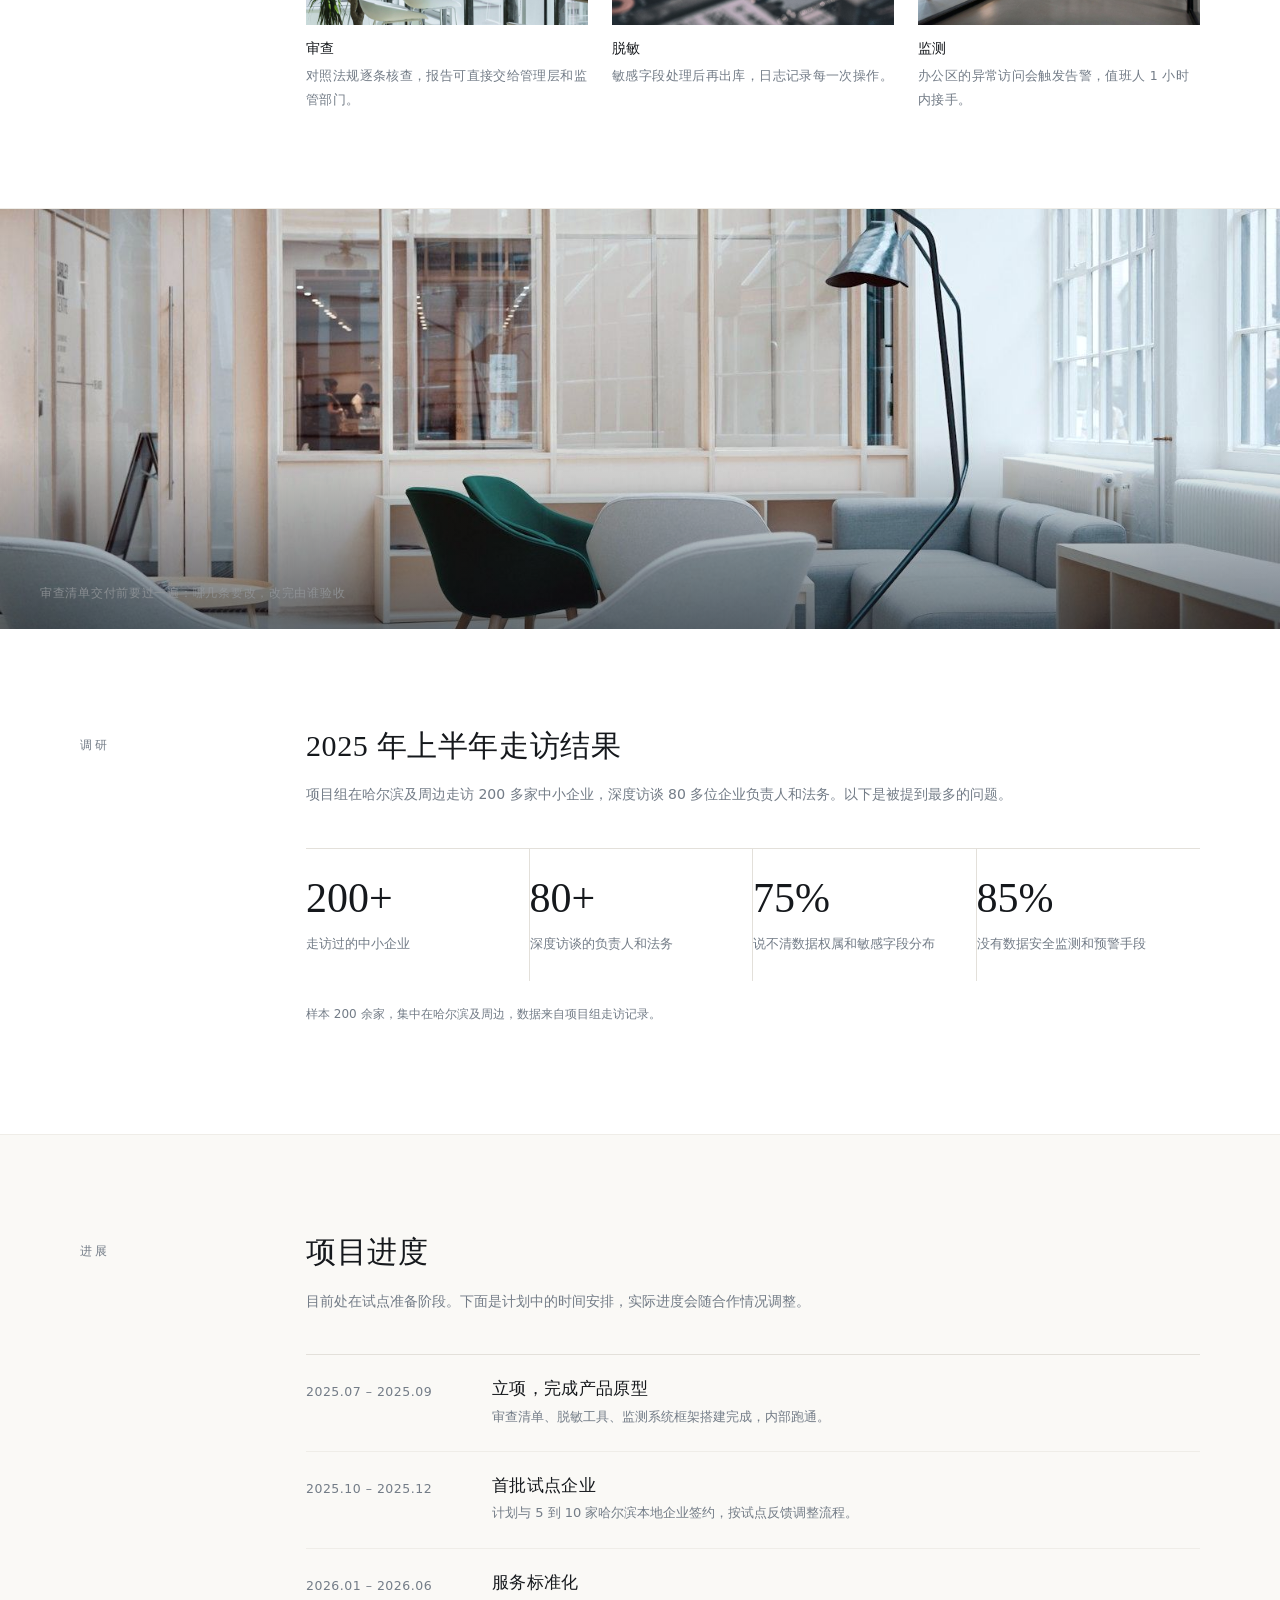
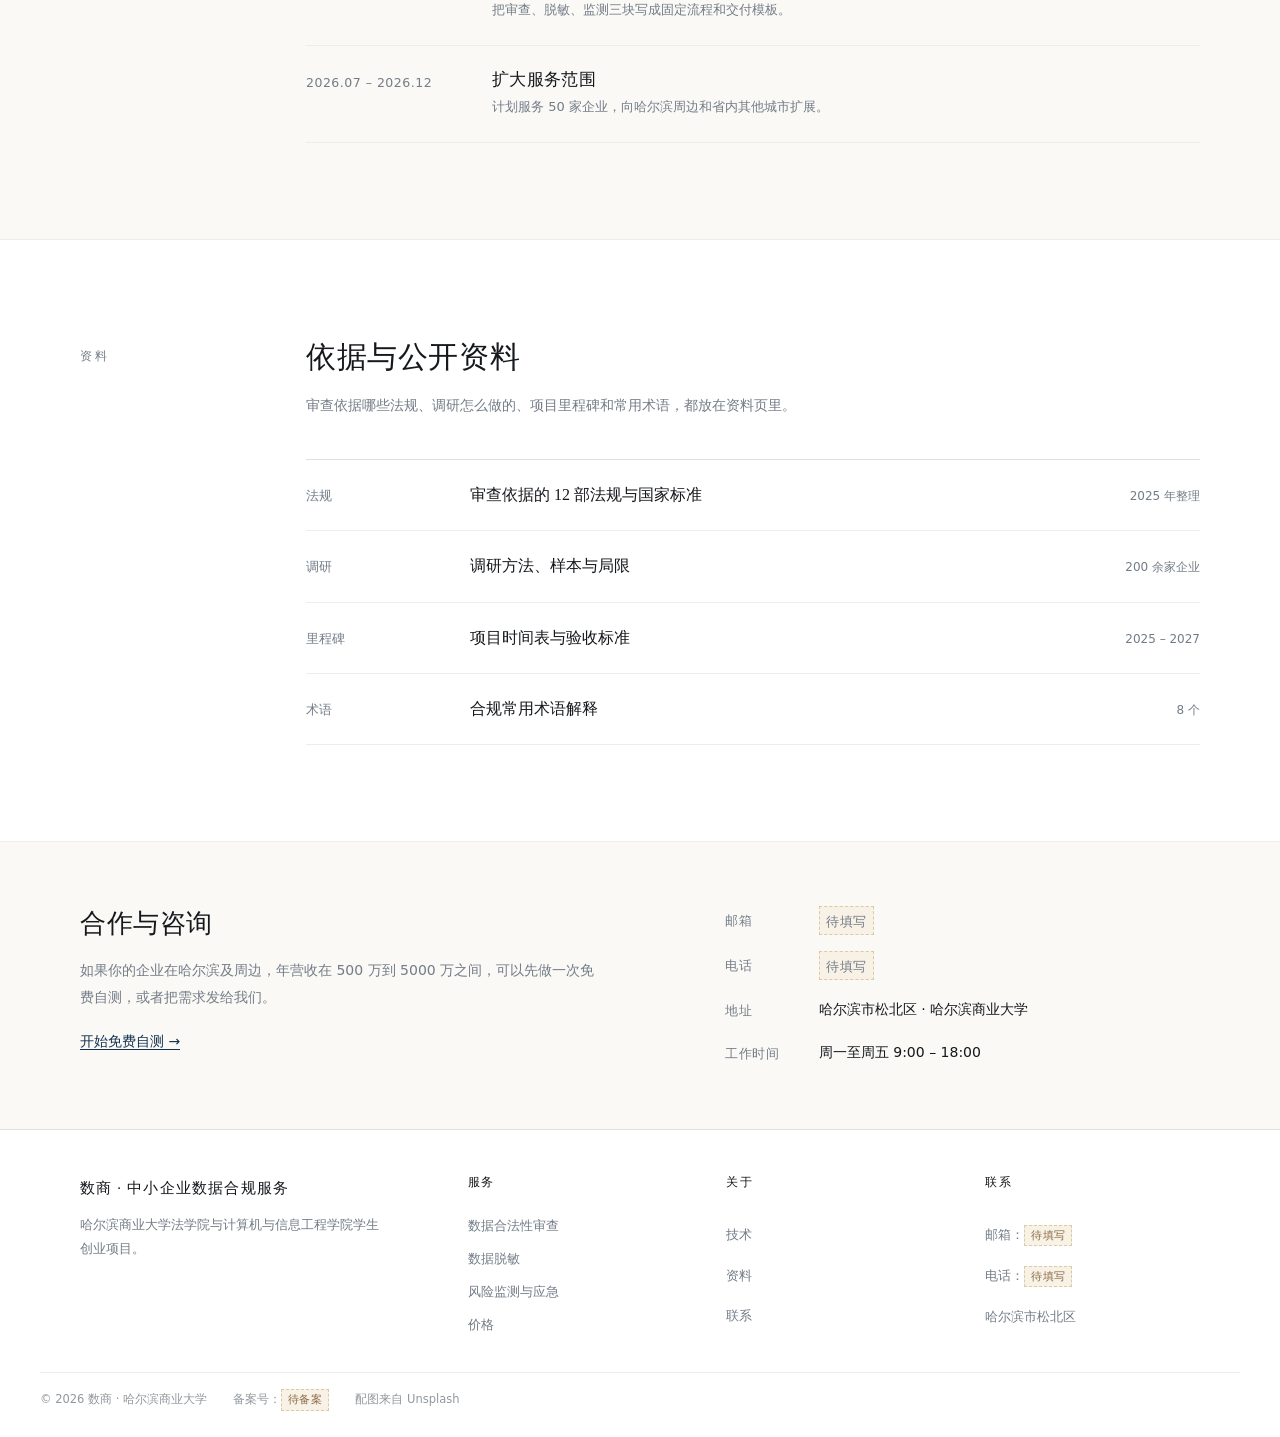
==== commit 8fff0baa: "fix: rename image files to bypass stale cache" ====
--- a/index.html
+++ b/index.html
@@ -131,15 +131,15 @@
 
           <div class="trio" style="margin-top:40px;">
             <figure>
-              <img src="assets/img/docs.jpg" alt="办公桌上摊开的审查资料" loading="lazy">
+              <img src="assets/img/img-audit.jpg" alt="办公桌上摊开的审查资料" loading="lazy">
               <figcaption><b>审查</b>对照法规逐条核查，报告可直接交给管理层和监管部门。</figcaption>
             </figure>
             <figure>
-              <img src="assets/img/server.jpg" alt="电路板与芯片特写" loading="lazy">
+              <img src="assets/img/img-chip.jpg" alt="电路板与芯片特写" loading="lazy">
               <figcaption><b>脱敏</b>敏感字段处理后再出库，日志记录每一次操作。</figcaption>
             </figure>
             <figure>
-              <img src="assets/img/office.jpg" alt="办公区的玻璃隔断走廊" loading="lazy">
+              <img src="assets/img/img-corridor.jpg" alt="办公区的玻璃隔断走廊" loading="lazy">
               <figcaption><b>监测</b>办公区的异常访问会触发告警，值班人 1 小时内接手。</figcaption>
             </figure>
           </div>
@@ -149,7 +149,7 @@
 
     <!-- 大图条 -->
     <section class="band">
-      <img src="assets/img/meeting.jpg" alt="办公区的休息洽谈区" loading="lazy">
+      <img src="assets/img/img-lounge.jpg" alt="办公区的休息洽谈区" loading="lazy">
       <figcaption>审查清单交付前要过一遍：哪几条要改，改完由谁验收</figcaption>
     </section>
 
--- a/assets/css/editorial.css
+++ b/assets/css/editorial.css
@@ -141,7 +141,7 @@
   display: flex;
   align-items: flex-end;
   color: #fff;
-  background: #0e1a26 url("../img/hero2.jpg") center 42% / cover no-repeat;
+  background: #0e1a26 url("../img/hero-city.jpg") center 42% / cover no-repeat;
 }
 
 .hero::before {
@@ -245,12 +245,12 @@
 
 .banner p { color: #c4d2de; font-size: 14.5px; max-width: 680px; margin: 0; }
 
-.banner.img-building { background-image: url("../img/building.jpg"); }
-.banner.img-meeting { background-image: url("../img/meeting.jpg"); }
-.banner.img-docs { background-image: url("../img/docs.jpg"); }
-.banner.img-server { background-image: url("../img/server.jpg"); }
-.banner.img-office { background-image: url("../img/office.jpg"); }
-.banner.img-team { background-image: url("../img/team.jpg"); }
+.banner.img-building { background-image: url("../img/banner-building.jpg"); }
+.banner.img-meeting { background-image: url("../img/img-lounge.jpg"); }
+.banner.img-docs { background-image: url("../img/img-audit.jpg"); }
+.banner.img-server { background-image: url("../img/img-chip.jpg"); }
+.banner.img-office { background-image: url("../img/img-corridor.jpg"); }
+.banner.img-team { background-image: url("../img/img-team.jpg"); }
 
 /* ---------- 通用分节 ---------- */
 .part { padding: 96px 0; border-bottom: 1px solid var(--line-2); }
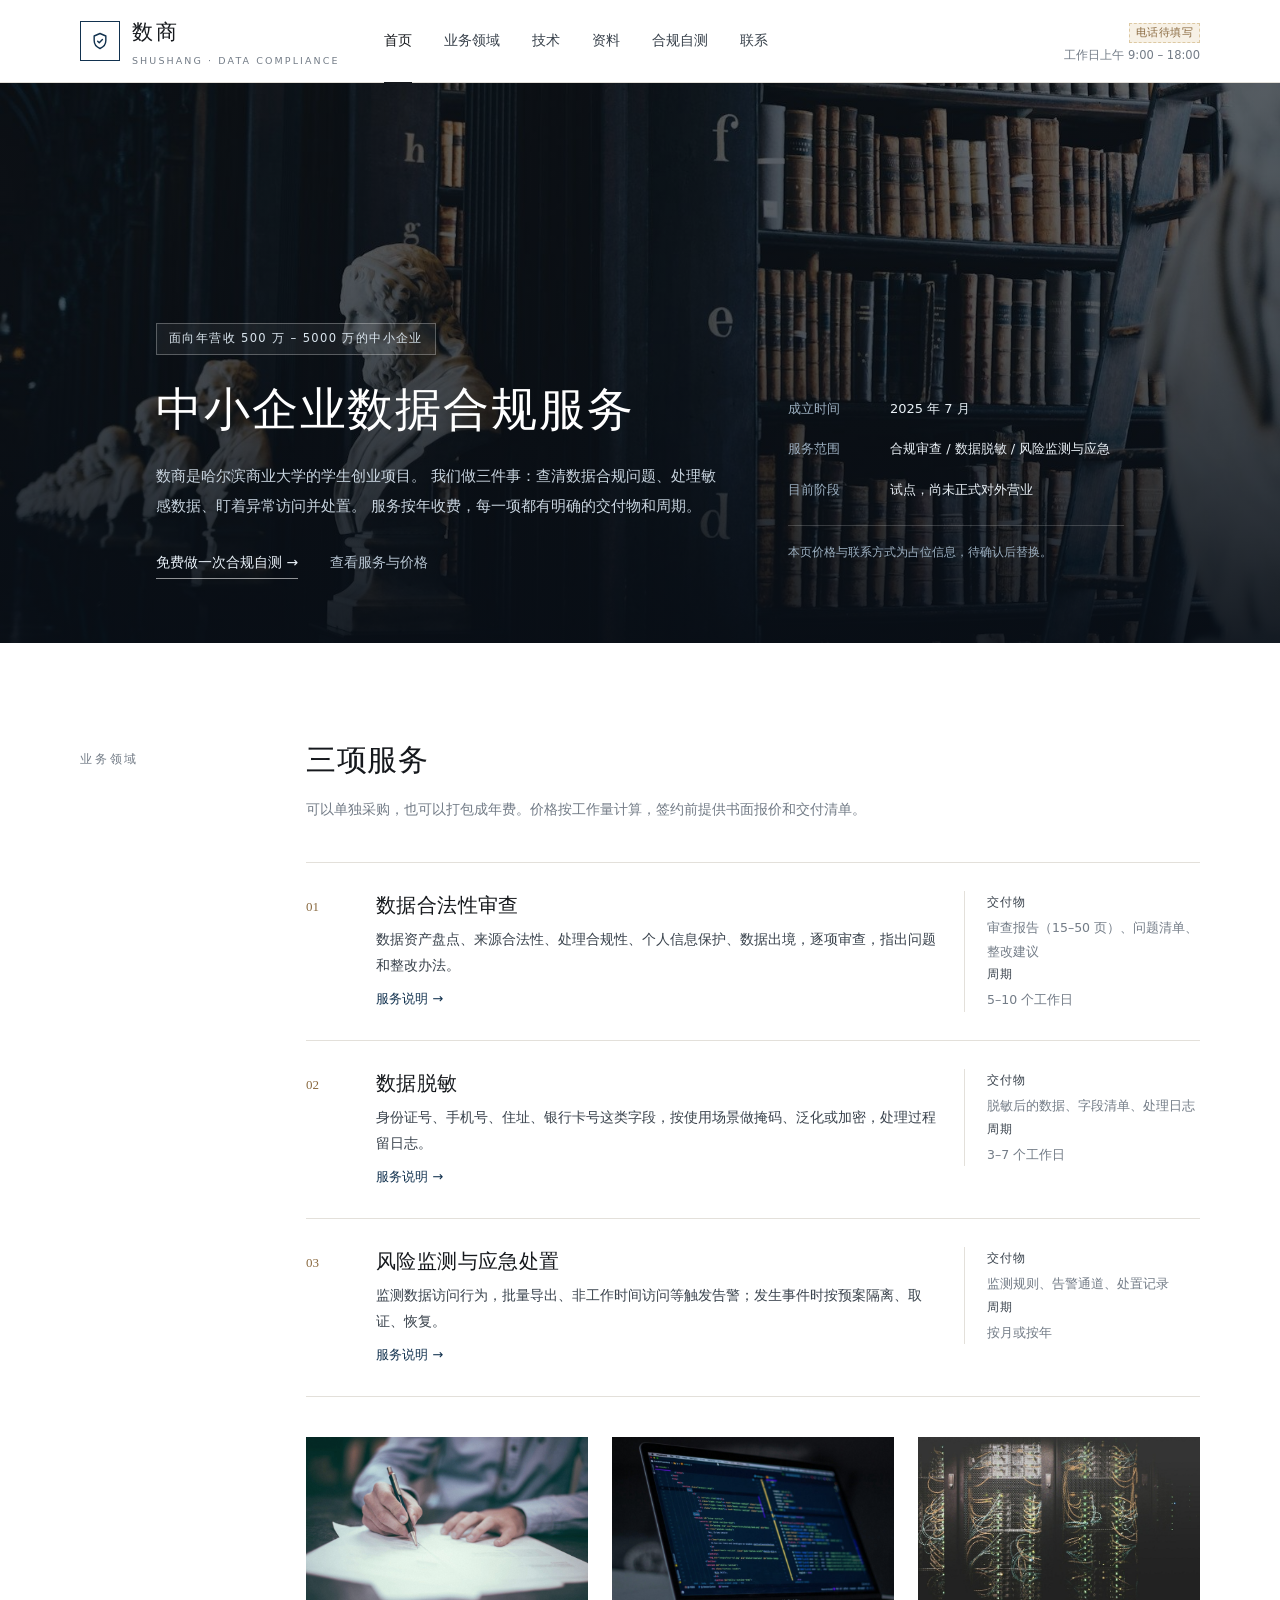
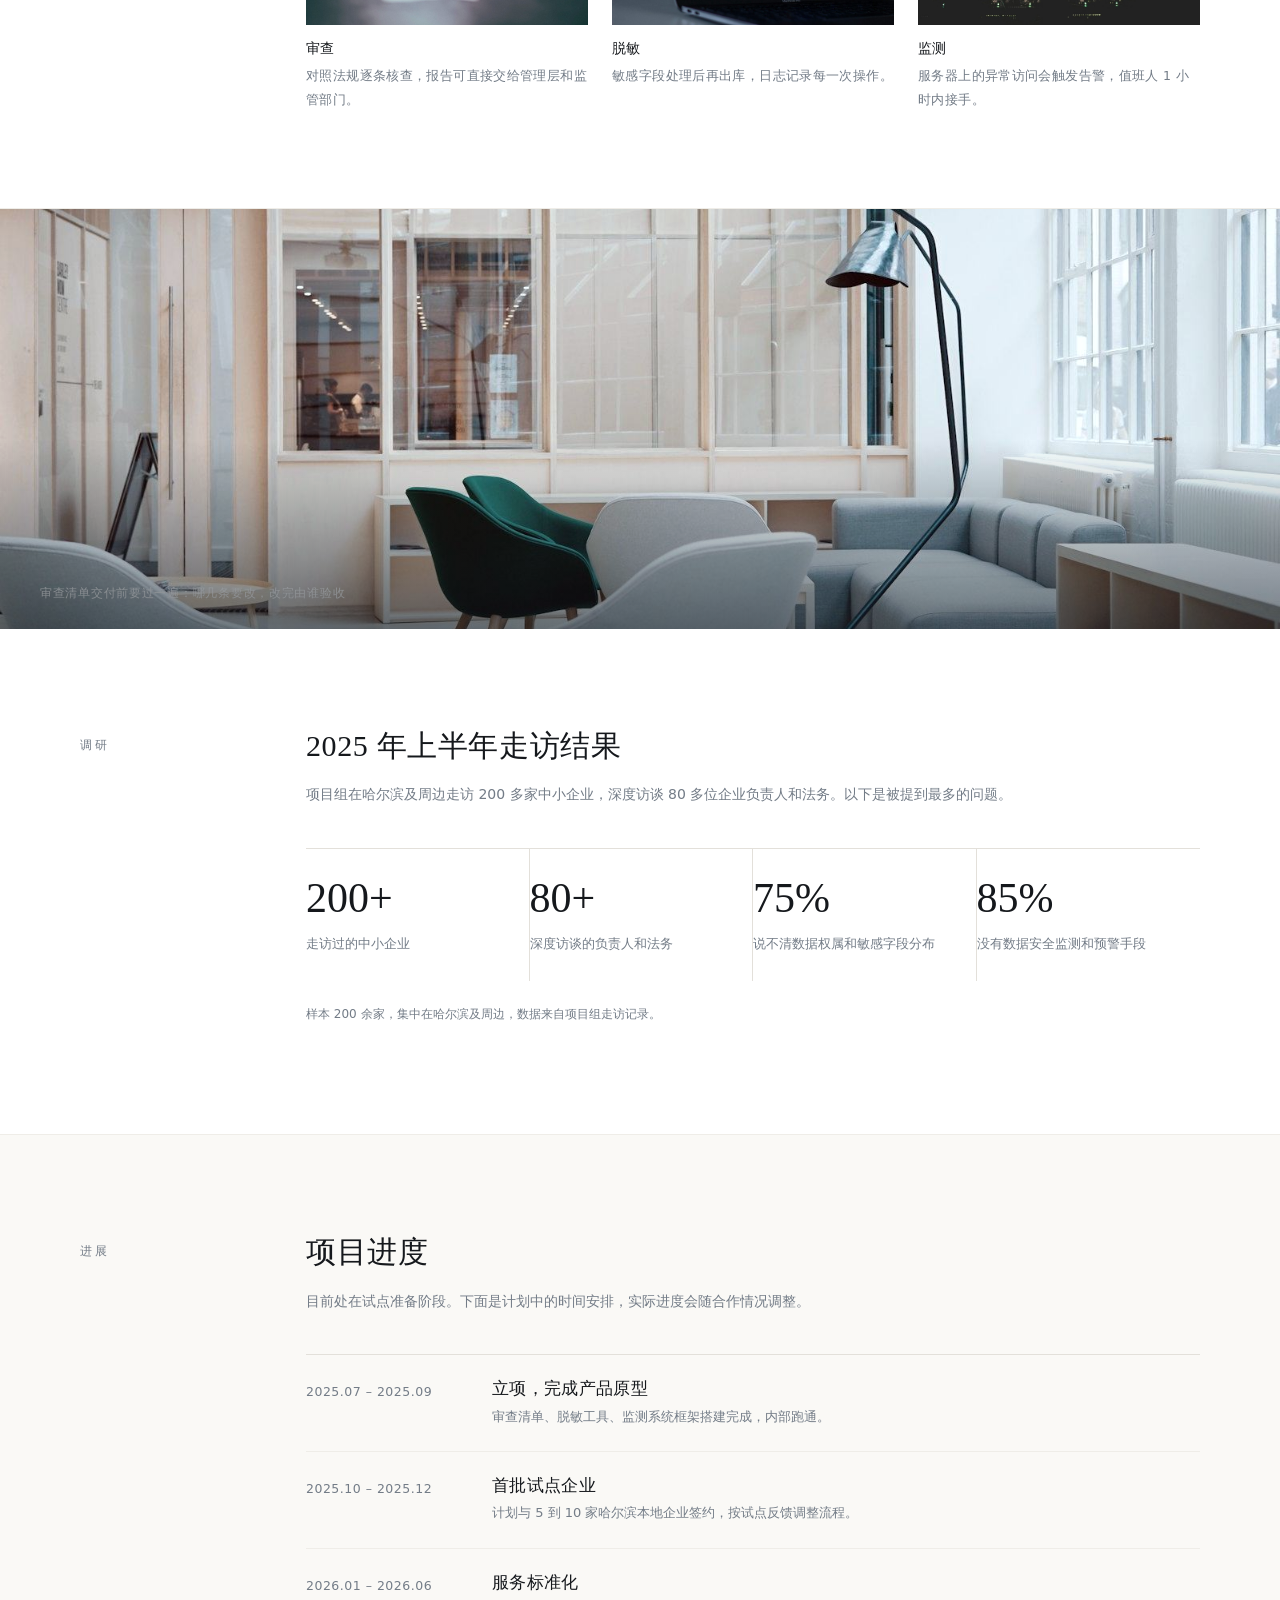
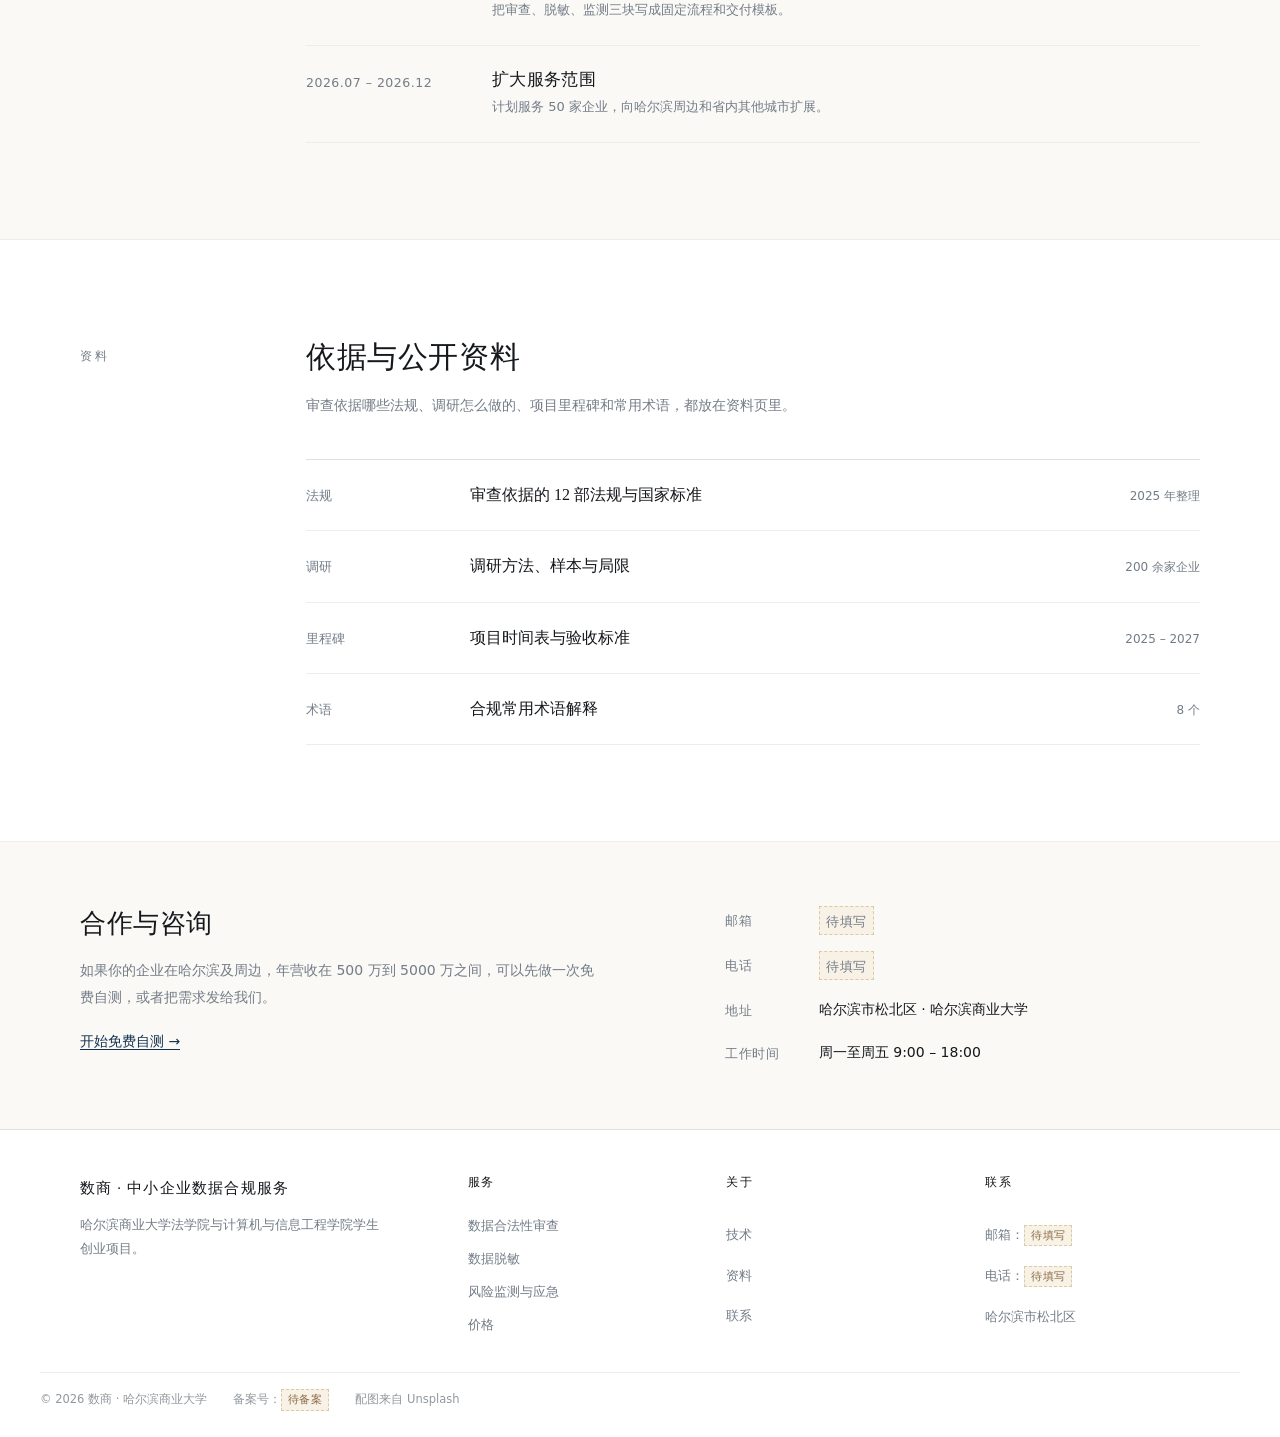
==== commit ff9fb9e6: "design: switch imagery to legal and data themes" ====
--- a/index.html
+++ b/index.html
@@ -139,8 +139,8 @@
               <figcaption><b>脱敏</b>敏感字段处理后再出库，日志记录每一次操作。</figcaption>
             </figure>
             <figure>
-              <img src="assets/img/img-corridor.jpg" alt="办公区的玻璃隔断走廊" loading="lazy">
-              <figcaption><b>监测</b>办公区的异常访问会触发告警，值班人 1 小时内接手。</figcaption>
+              <img src="assets/img/img-corridor.jpg" alt="机房里的服务器设备" loading="lazy">
+              <figcaption><b>监测</b>服务器上的异常访问会触发告警，值班人 1 小时内接手。</figcaption>
             </figure>
           </div>
         </div>
--- a/assets/css/editorial.css
+++ b/assets/css/editorial.css
@@ -248,9 +248,11 @@
 .banner.img-building { background-image: url("../img/banner-building.jpg"); }
 .banner.img-meeting { background-image: url("../img/img-lounge.jpg"); }
 .banner.img-docs { background-image: url("../img/img-audit.jpg"); }
-.banner.img-server { background-image: url("../img/img-chip.jpg"); }
-.banner.img-office { background-image: url("../img/img-corridor.jpg"); }
-.banner.img-team { background-image: url("../img/img-team.jpg"); }
+.banner.img-server { background-image: url("../img/img-corridor.jpg"); }
+.banner.img-office { background-image: url("../img/img-lounge.jpg"); }
+.banner.img-books { background-image: url("../img/img-books.jpg"); }
+.banner.img-gavel { background-image: url("../img/img-gavel.jpg"); }
+.banner.img-team { background-image: url("../img/img-books.jpg"); }
 
 /* ---------- 通用分节 ---------- */
 .part { padding: 96px 0; border-bottom: 1px solid var(--line-2); }
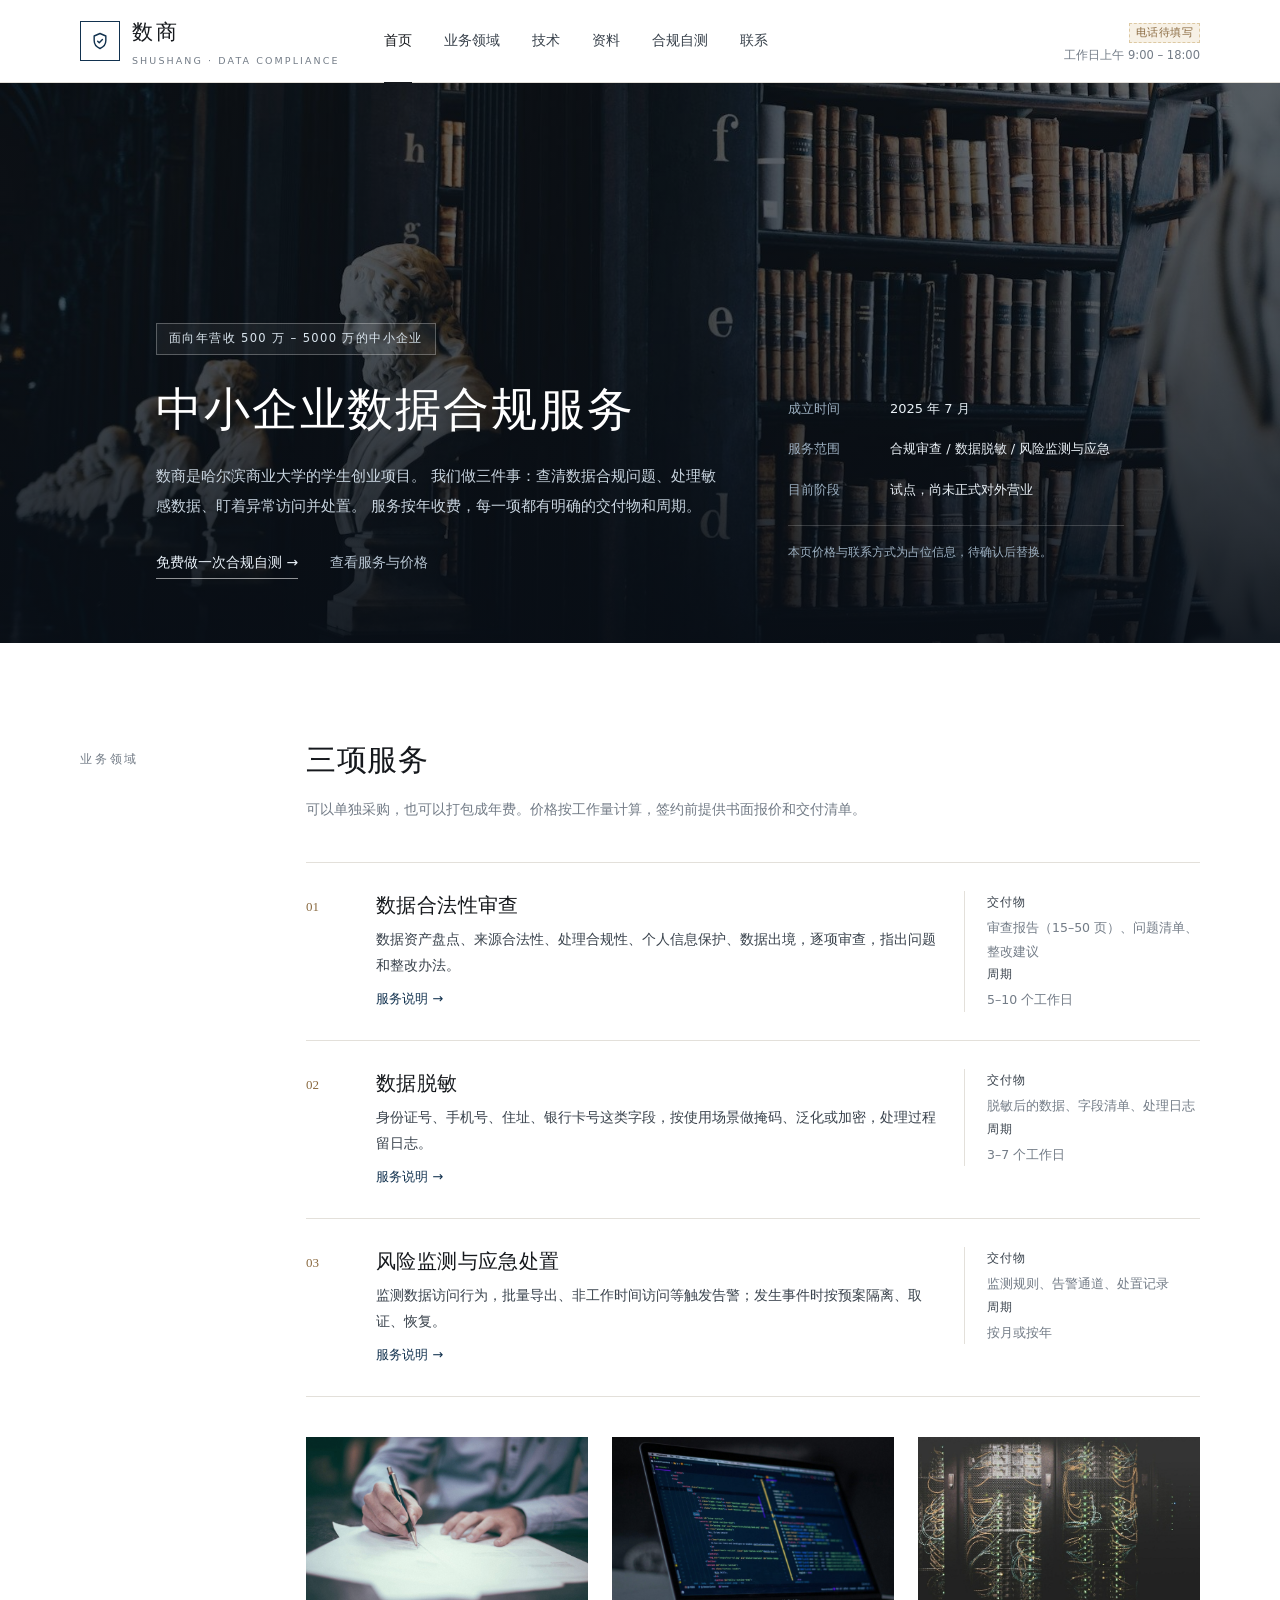
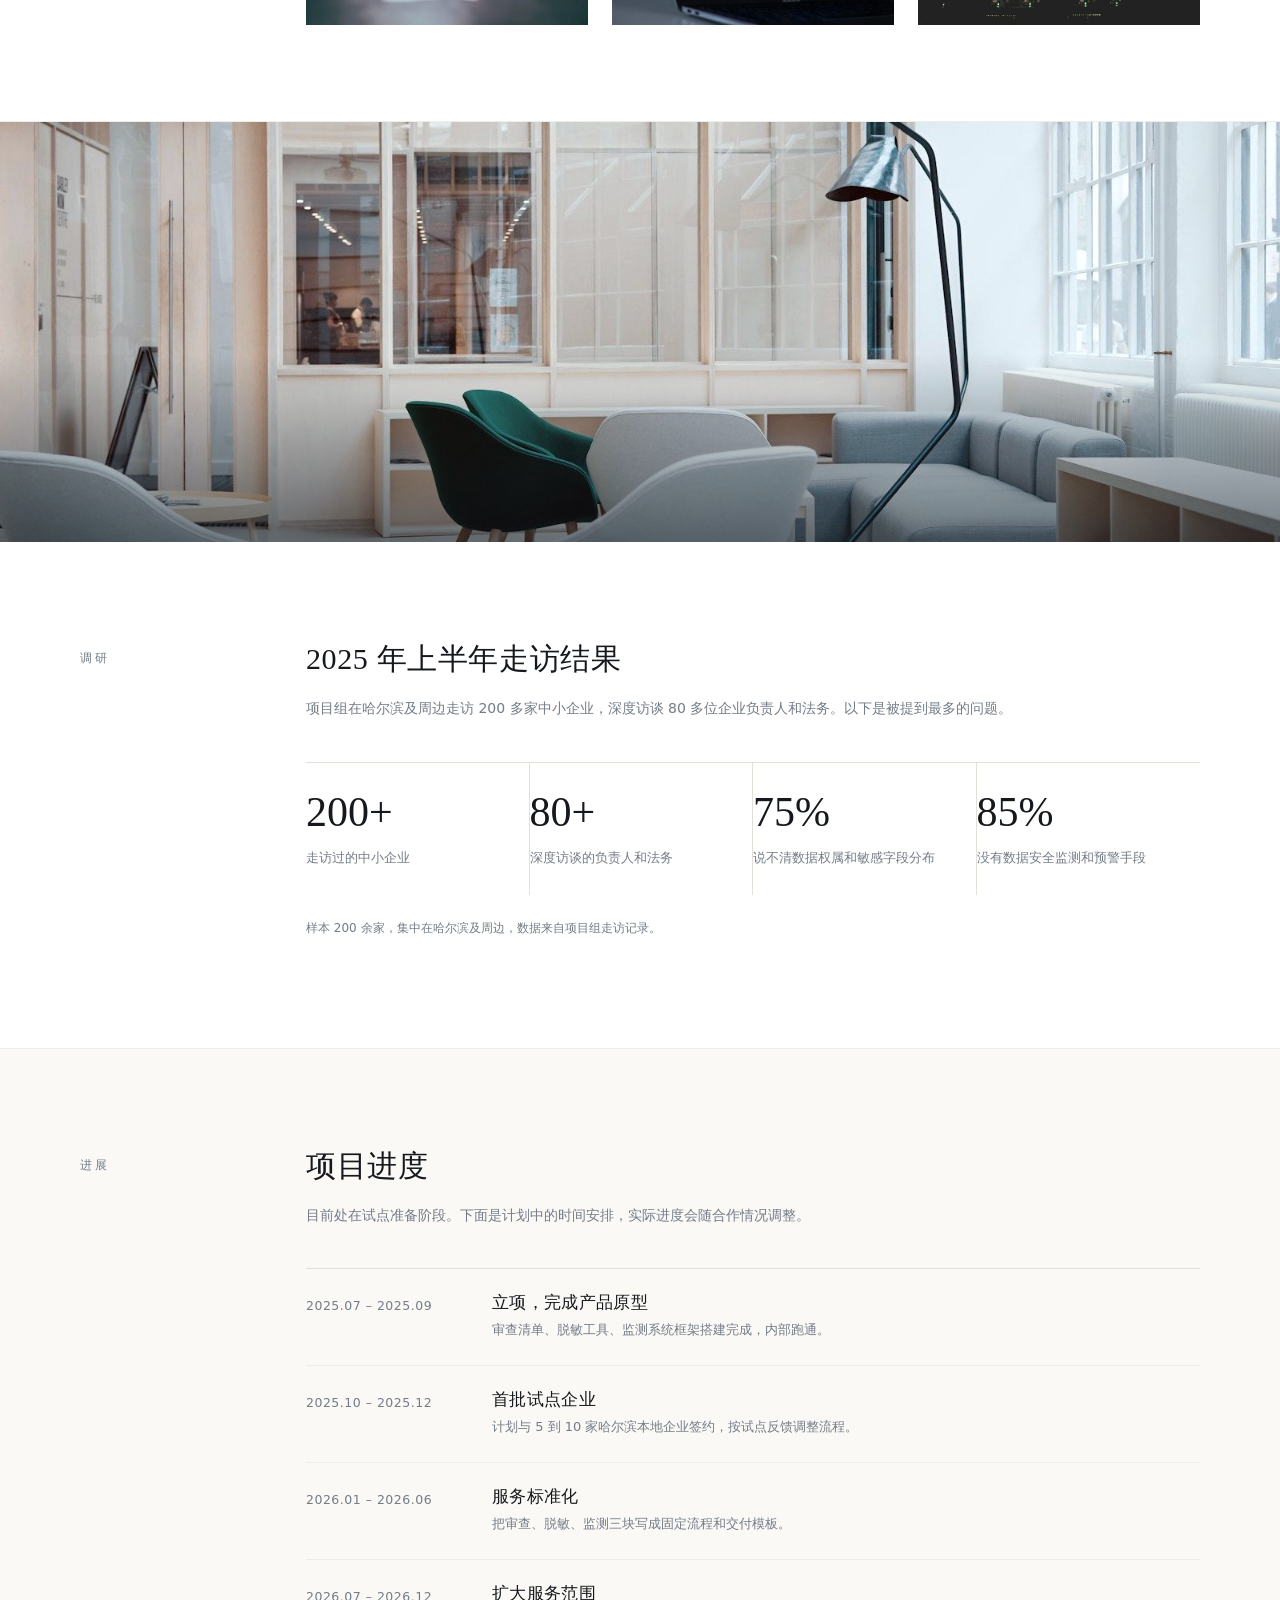
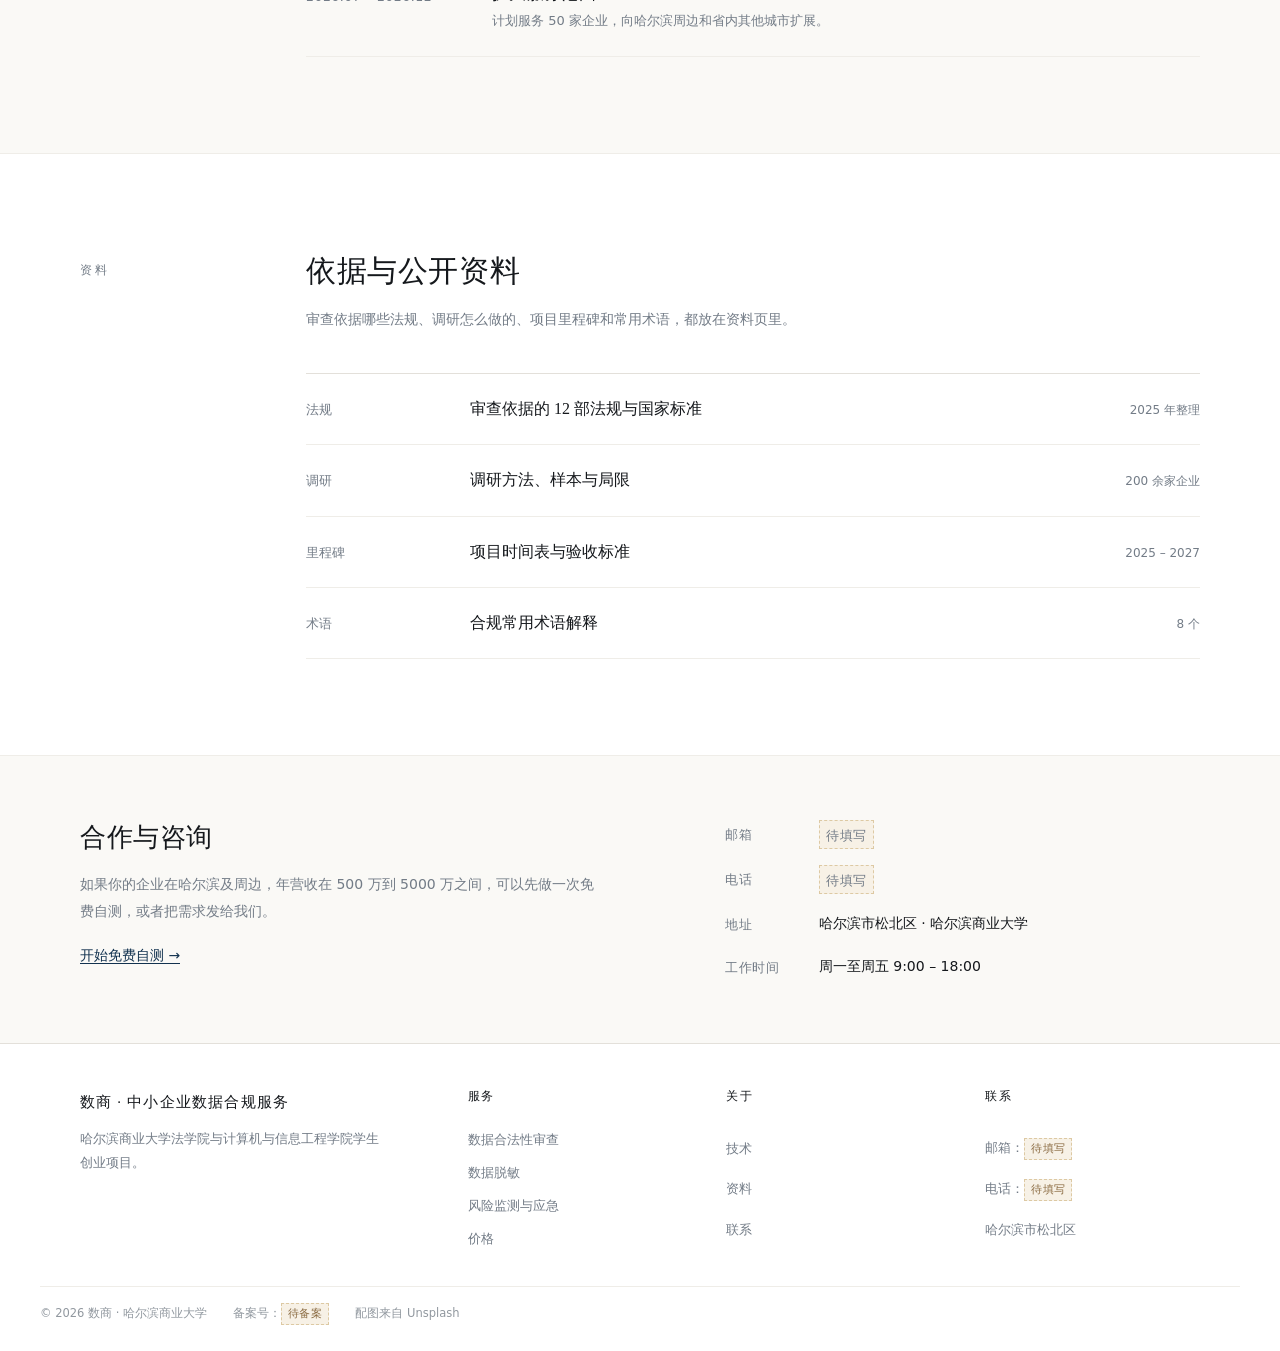
==== commit a81b692b: "design: remove image captions" ====
--- a/index.html
+++ b/index.html
@@ -132,15 +132,12 @@
           <div class="trio" style="margin-top:40px;">
             <figure>
               <img src="assets/img/img-audit.jpg" alt="办公桌上摊开的审查资料" loading="lazy">
-              <figcaption><b>审查</b>对照法规逐条核查，报告可直接交给管理层和监管部门。</figcaption>
             </figure>
             <figure>
               <img src="assets/img/img-chip.jpg" alt="电路板与芯片特写" loading="lazy">
-              <figcaption><b>脱敏</b>敏感字段处理后再出库，日志记录每一次操作。</figcaption>
             </figure>
             <figure>
               <img src="assets/img/img-corridor.jpg" alt="机房里的服务器设备" loading="lazy">
-              <figcaption><b>监测</b>服务器上的异常访问会触发告警，值班人 1 小时内接手。</figcaption>
             </figure>
           </div>
         </div>
@@ -150,7 +147,6 @@
     <!-- 大图条 -->
     <section class="band">
       <img src="assets/img/img-lounge.jpg" alt="办公区的休息洽谈区" loading="lazy">
-      <figcaption>审查清单交付前要过一遍：哪几条要改，改完由谁验收</figcaption>
     </section>
 
     <!-- 调研 -->
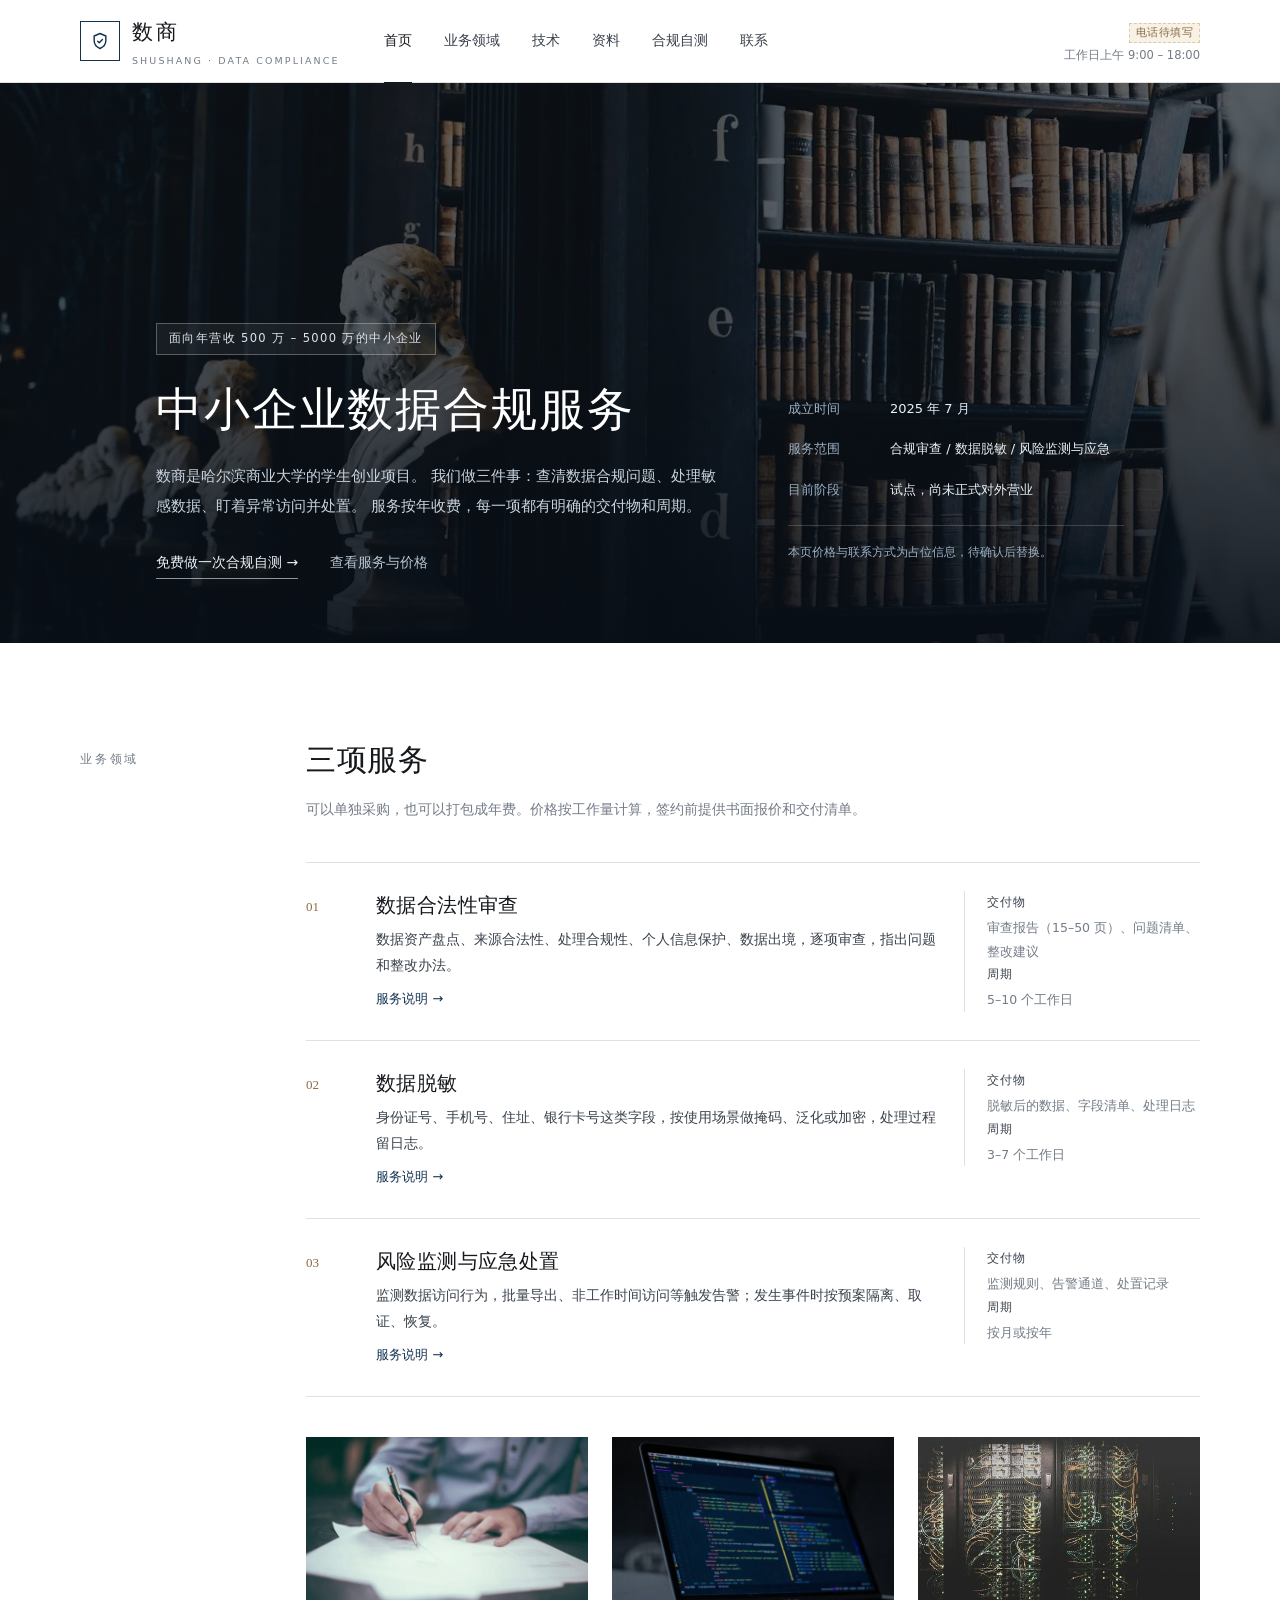
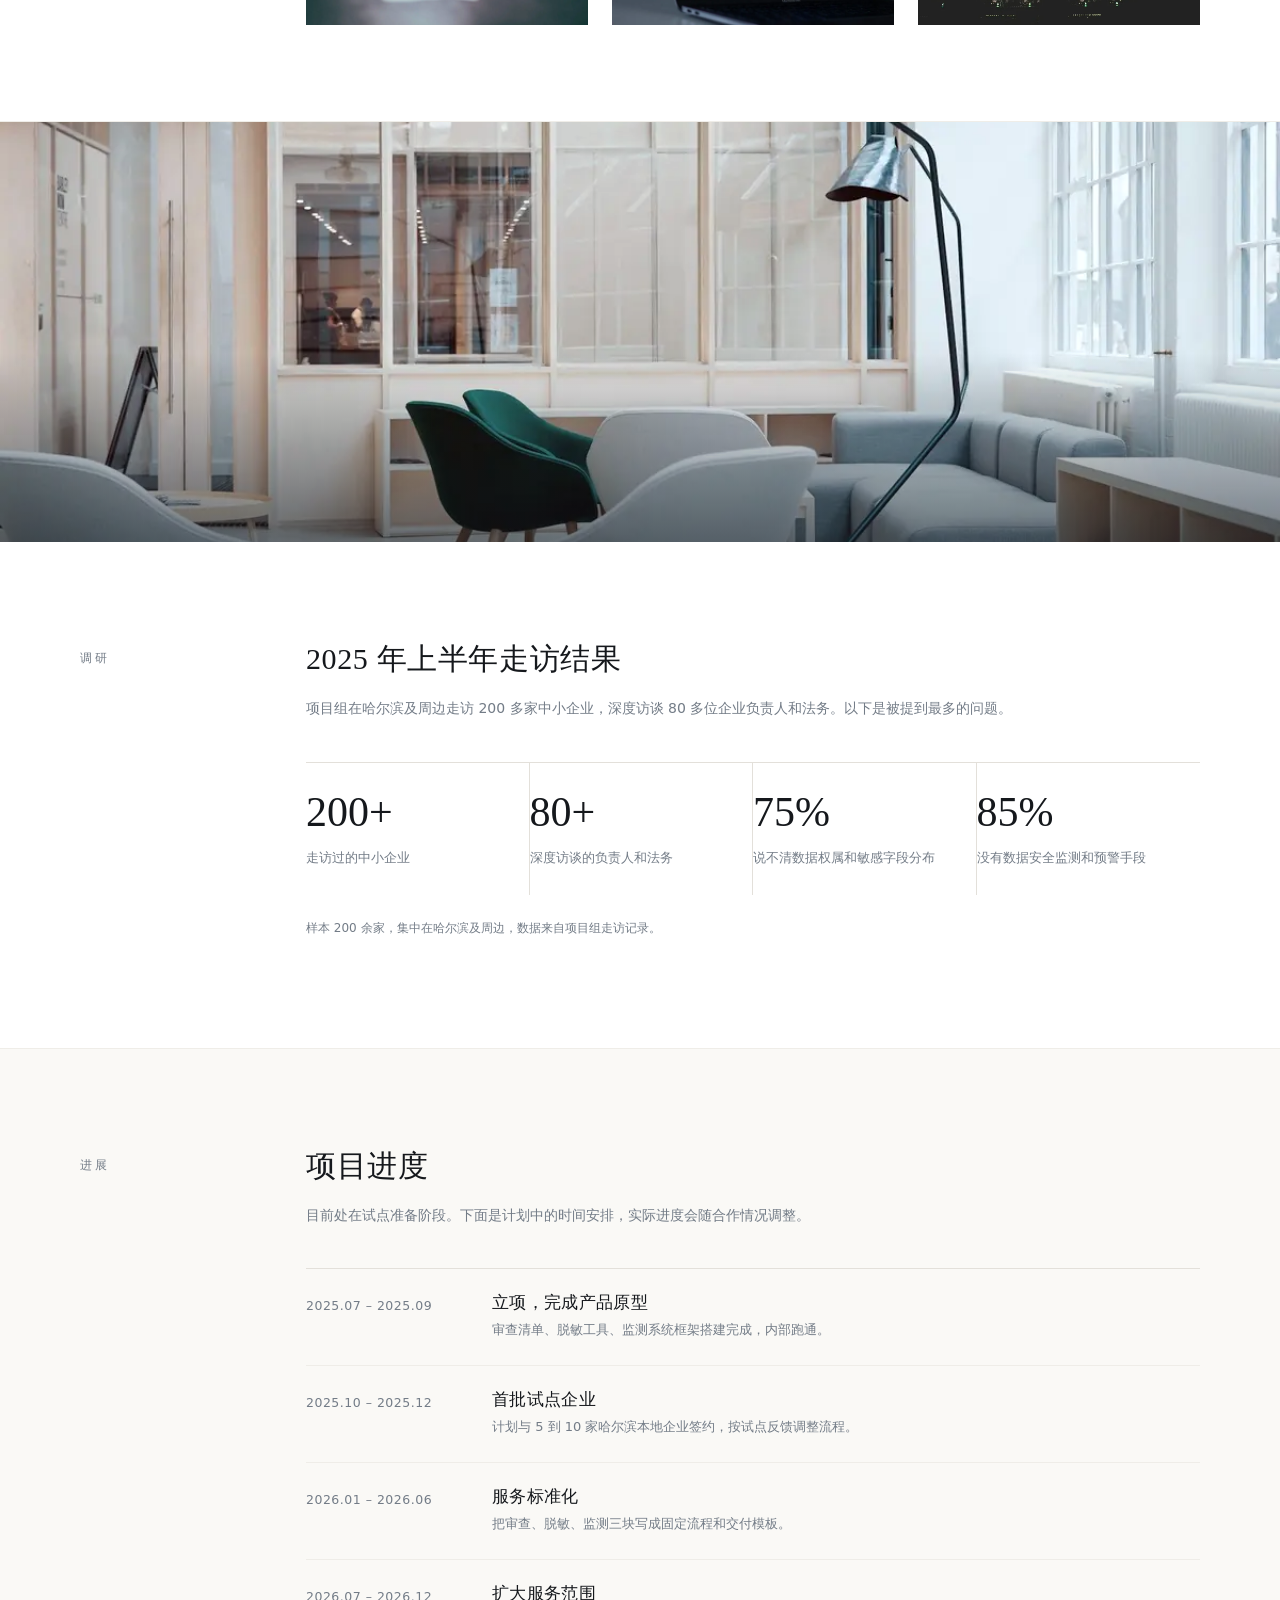
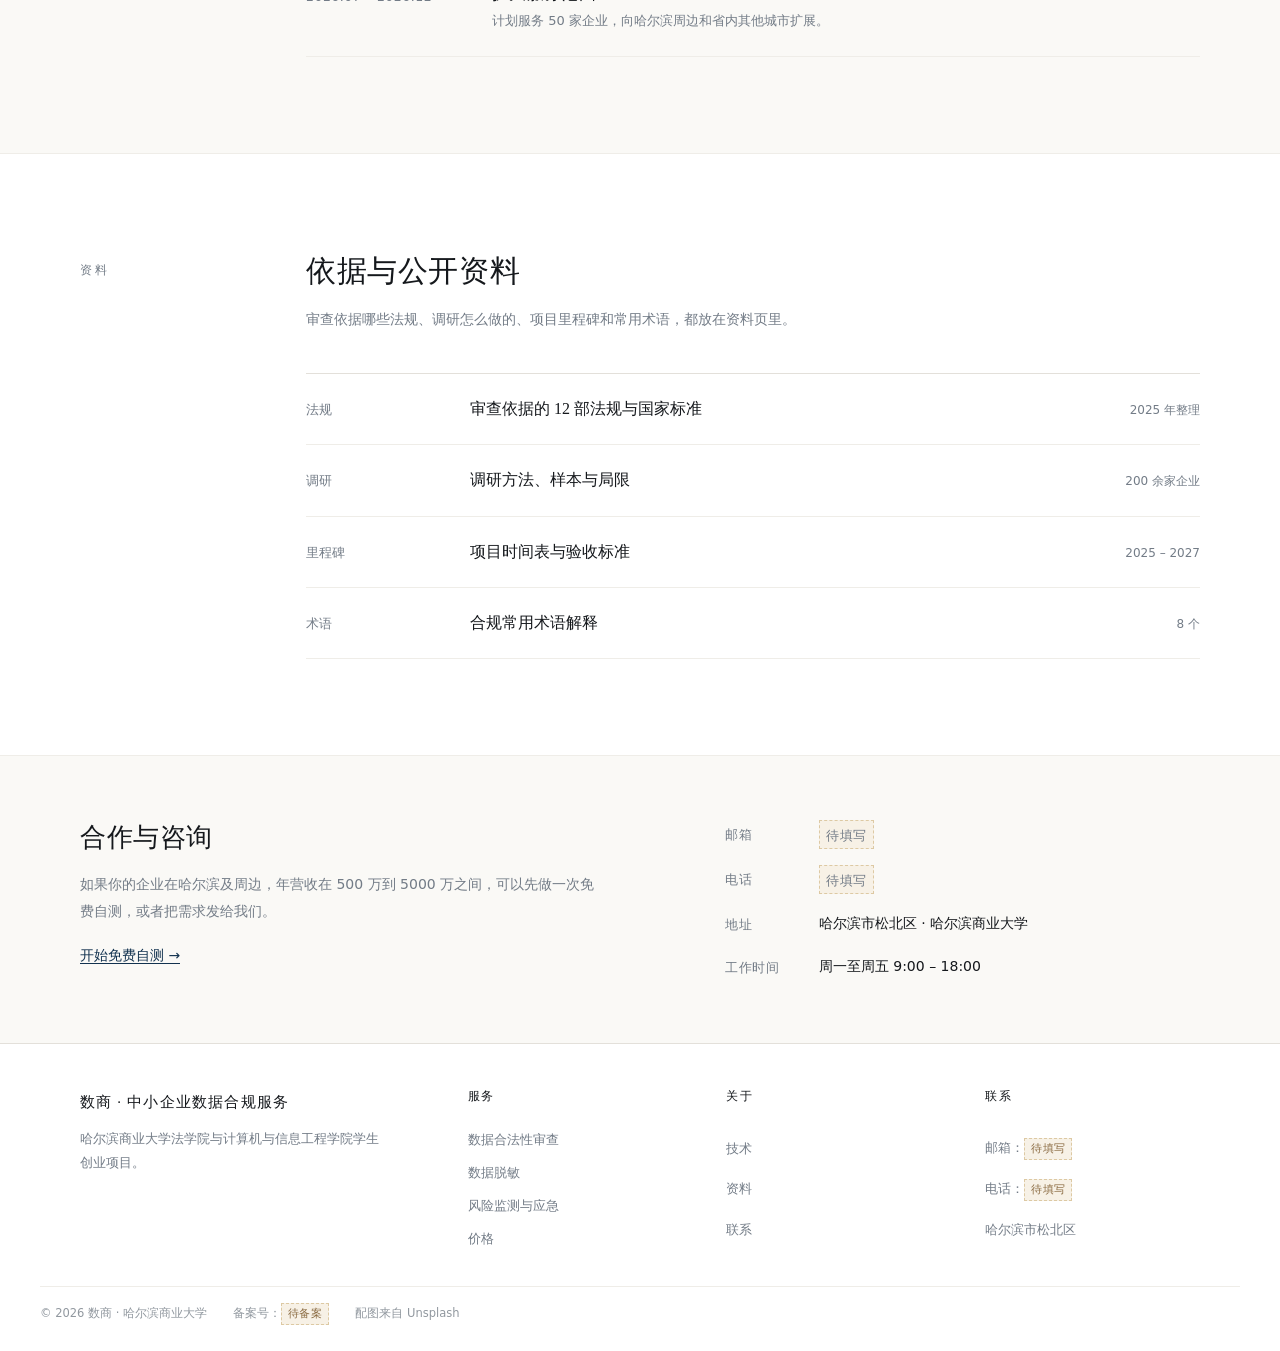
==== commit 26876df3: "perf: convert images to webp and drop unused assets" ====
--- a/index.html
+++ b/index.html
@@ -131,13 +131,13 @@
 
           <div class="trio" style="margin-top:40px;">
             <figure>
-              <img src="assets/img/img-audit.jpg" alt="办公桌上摊开的审查资料" loading="lazy">
+              <img src="assets/img/img-audit.webp" alt="办公桌上摊开的审查资料" loading="lazy">
             </figure>
             <figure>
-              <img src="assets/img/img-chip.jpg" alt="电路板与芯片特写" loading="lazy">
+              <img src="assets/img/img-chip.webp" alt="电路板与芯片特写" loading="lazy">
             </figure>
             <figure>
-              <img src="assets/img/img-corridor.jpg" alt="机房里的服务器设备" loading="lazy">
+              <img src="assets/img/img-corridor.webp" alt="机房里的服务器设备" loading="lazy">
             </figure>
           </div>
         </div>
@@ -146,7 +146,7 @@
 
     <!-- 大图条 -->
     <section class="band">
-      <img src="assets/img/img-lounge.jpg" alt="办公区的休息洽谈区" loading="lazy">
+      <img src="assets/img/img-lounge.webp" alt="办公区的休息洽谈区" loading="lazy">
     </section>
 
     <!-- 调研 -->
--- a/assets/css/editorial.css
+++ b/assets/css/editorial.css
@@ -141,7 +141,7 @@
   display: flex;
   align-items: flex-end;
   color: #fff;
-  background: #0e1a26 url("../img/hero-city.jpg") center 42% / cover no-repeat;
+  background: #0e1a26 url("../img/hero-city.webp") center 42% / cover no-repeat;
 }
 
 .hero::before {
@@ -245,14 +245,14 @@
 
 .banner p { color: #c4d2de; font-size: 14.5px; max-width: 680px; margin: 0; }
 
-.banner.img-building { background-image: url("../img/banner-building.jpg"); }
-.banner.img-meeting { background-image: url("../img/img-lounge.jpg"); }
-.banner.img-docs { background-image: url("../img/img-audit.jpg"); }
-.banner.img-server { background-image: url("../img/img-corridor.jpg"); }
-.banner.img-office { background-image: url("../img/img-lounge.jpg"); }
-.banner.img-books { background-image: url("../img/img-books.jpg"); }
-.banner.img-gavel { background-image: url("../img/img-gavel.jpg"); }
-.banner.img-team { background-image: url("../img/img-books.jpg"); }
+.banner.img-building { background-image: url("../img/banner-building.webp"); }
+.banner.img-meeting { background-image: url("../img/img-lounge.webp"); }
+.banner.img-docs { background-image: url("../img/img-audit.webp"); }
+.banner.img-server { background-image: url("../img/img-corridor.webp"); }
+.banner.img-office { background-image: url("../img/img-lounge.webp"); }
+.banner.img-books { background-image: url("../img/img-books.webp"); }
+.banner.img-gavel { background-image: url("../img/img-gavel.webp"); }
+.banner.img-team { background-image: url("../img/img-books.webp"); }
 
 /* ---------- 通用分节 ---------- */
 .part { padding: 96px 0; border-bottom: 1px solid var(--line-2); }
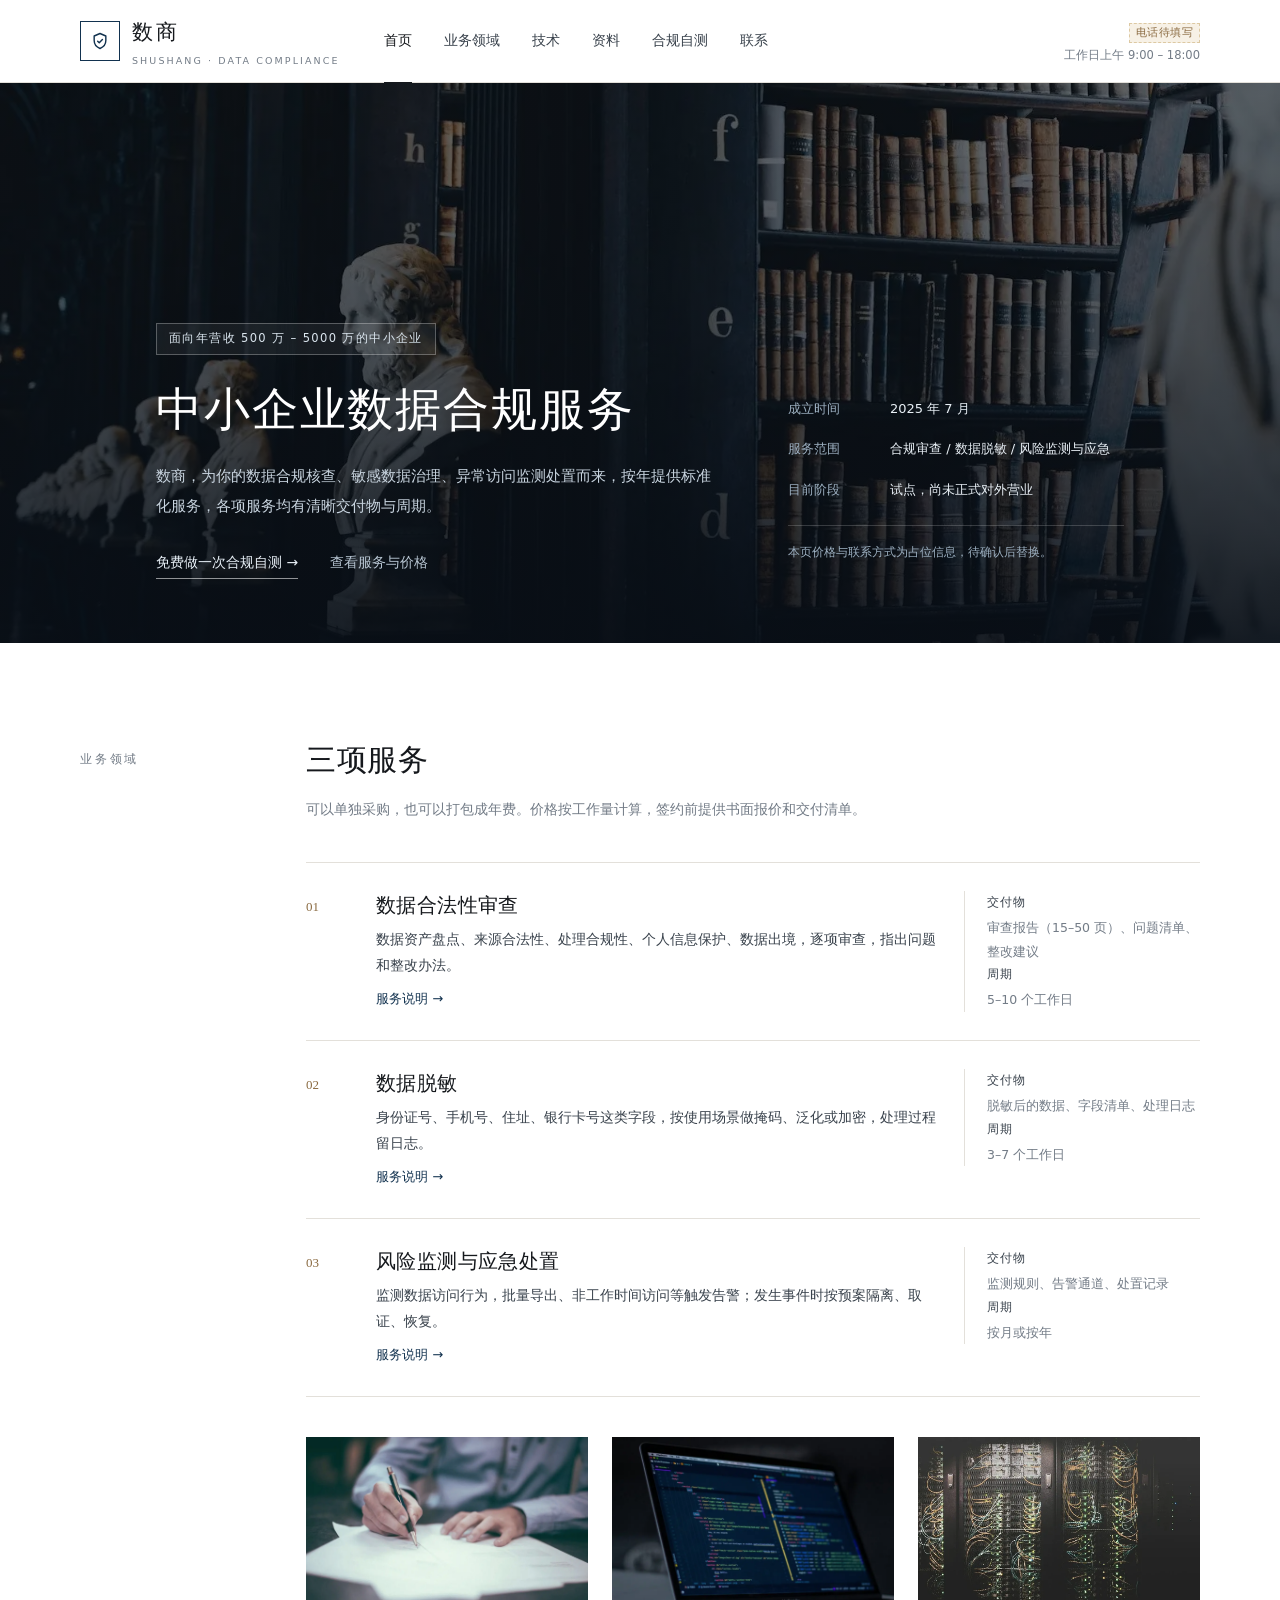
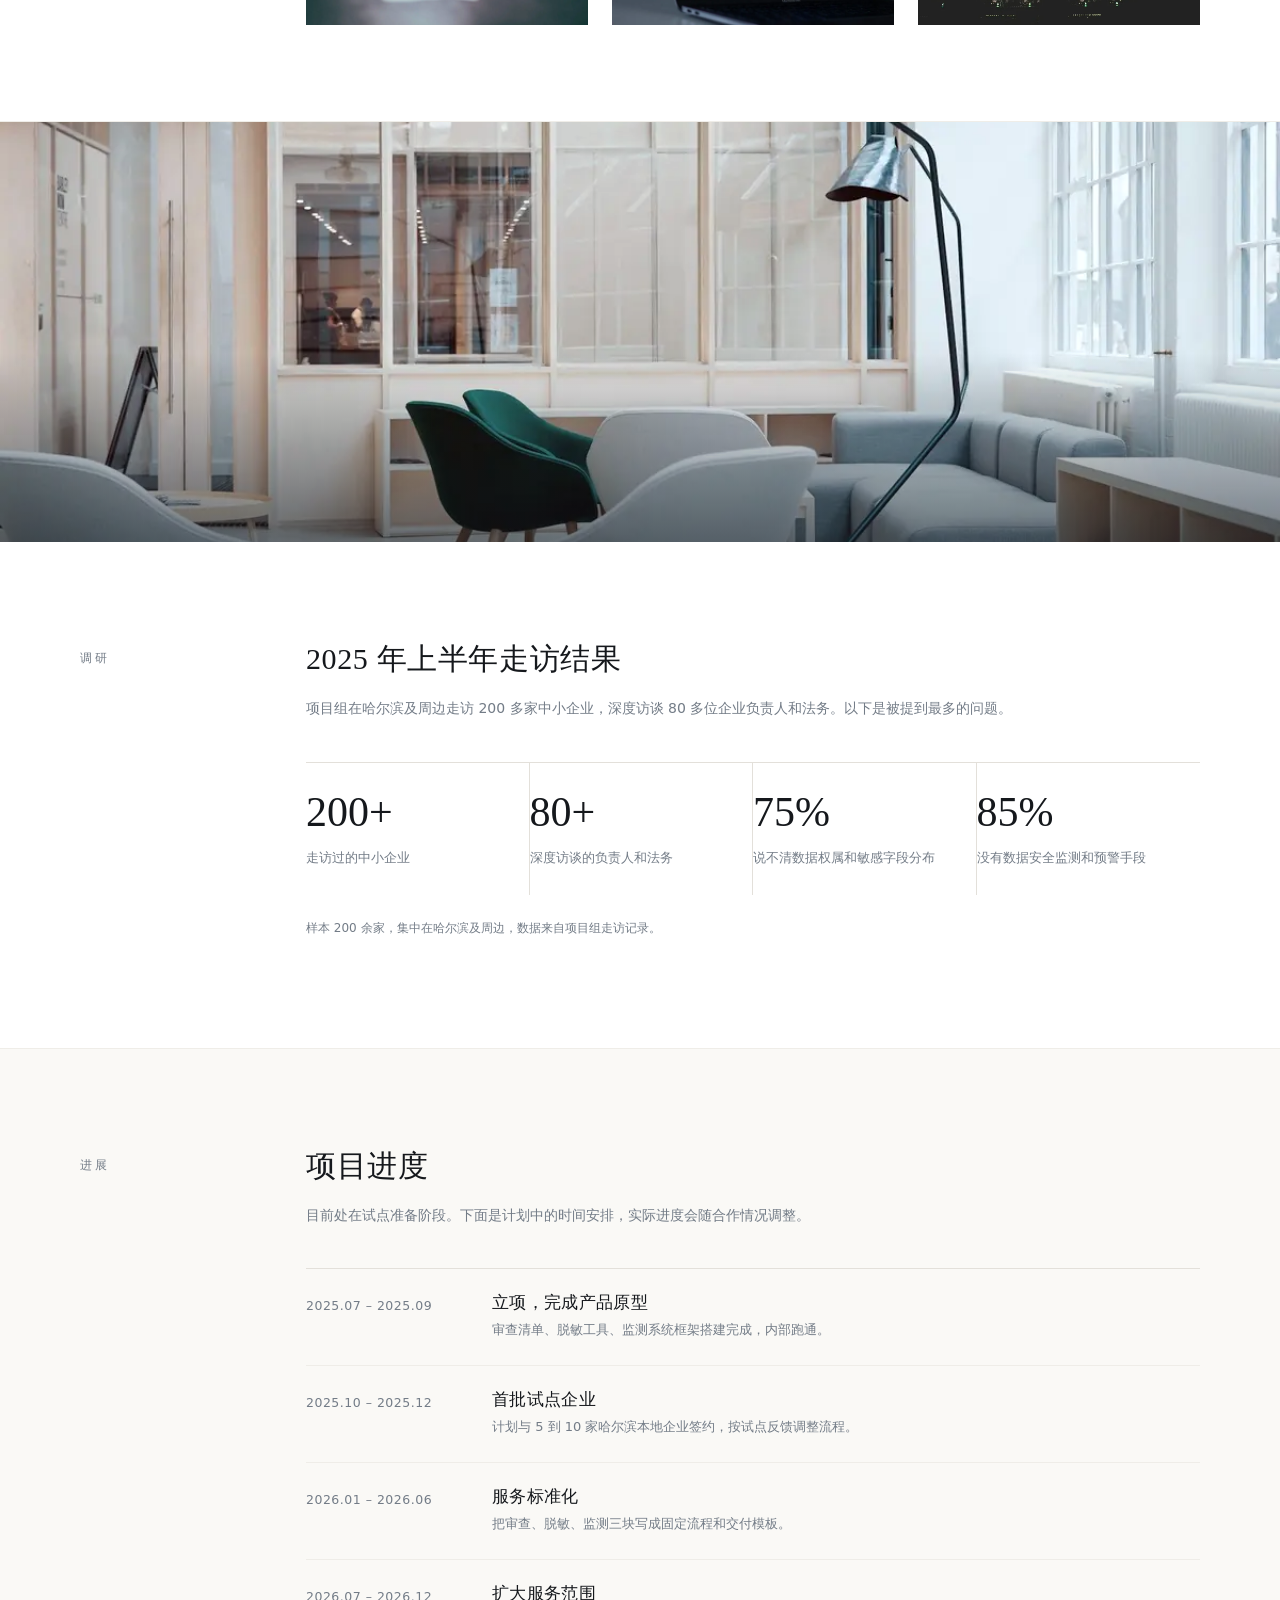
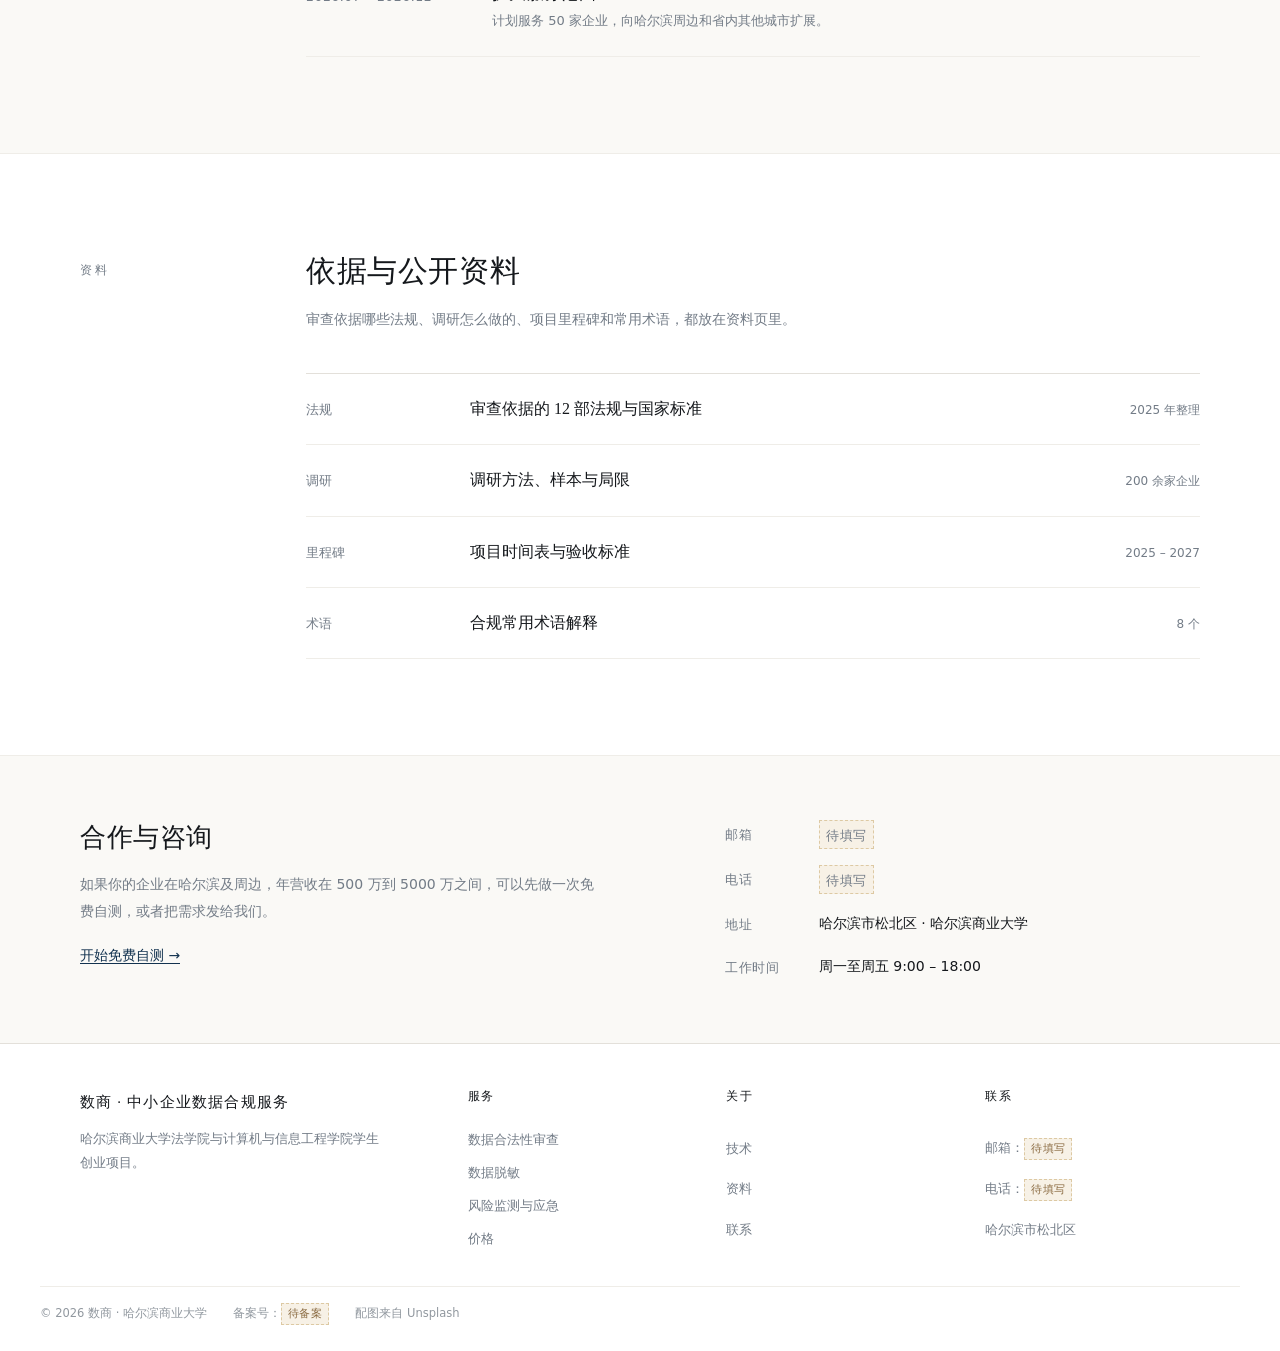
==== commit 59645c25: "Update index.html" ====
--- a/index.html
+++ b/index.html
@@ -53,9 +53,7 @@
           <span class="tag">面向年营收 500 万 – 5000 万的中小企业</span>
           <h1>中小企业数据合规服务</h1>
           <p class="intro">
-            数商是哈尔滨商业大学的学生创业项目。
-            我们做三件事：查清数据合规问题、处理敏感数据、盯着异常访问并处置。
-            服务按年收费，每一项都有明确的交付物和周期。
+            数商，为你的数据合规核查、敏感数据治理、异常访问监测处置而来，按年提供标准化服务，各项服务均有清晰交付物与周期。
           </p>
           <div class="links">
             <a href="check.html">免费做一次合规自测 →</a>
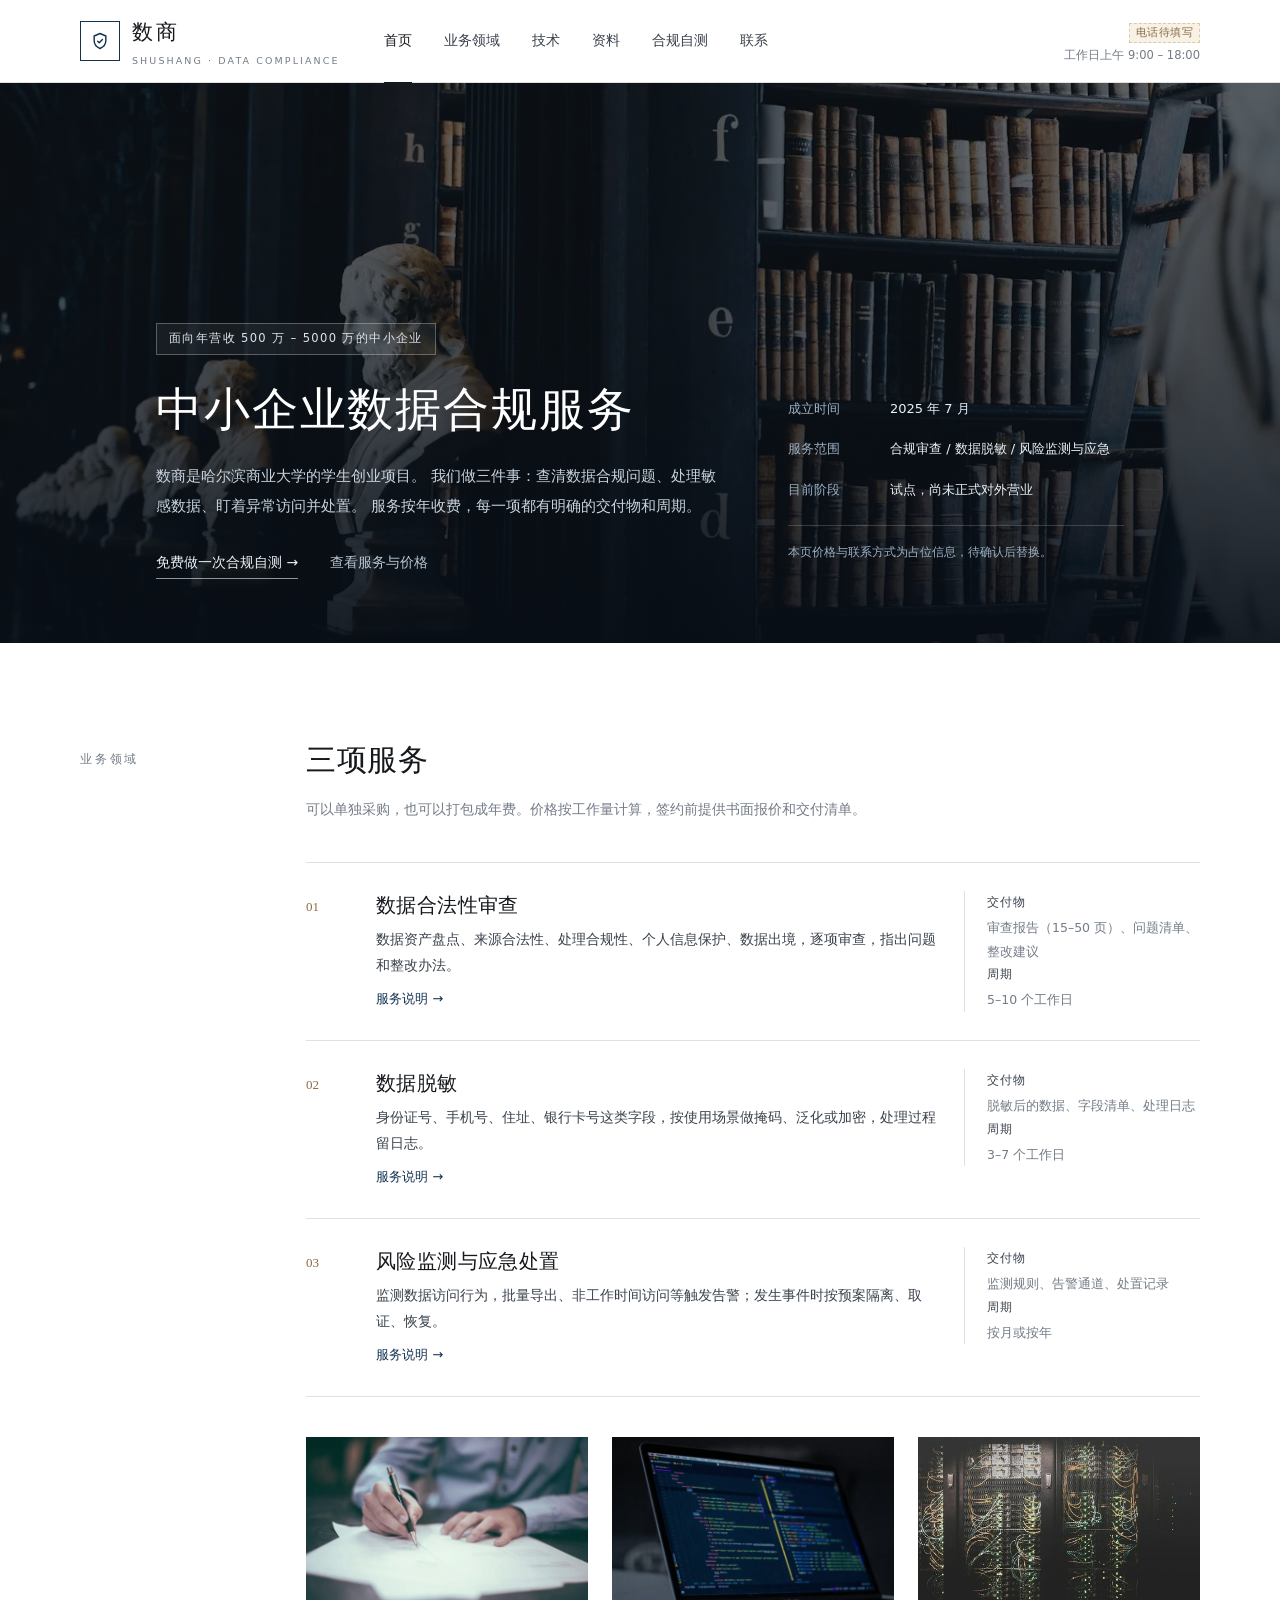
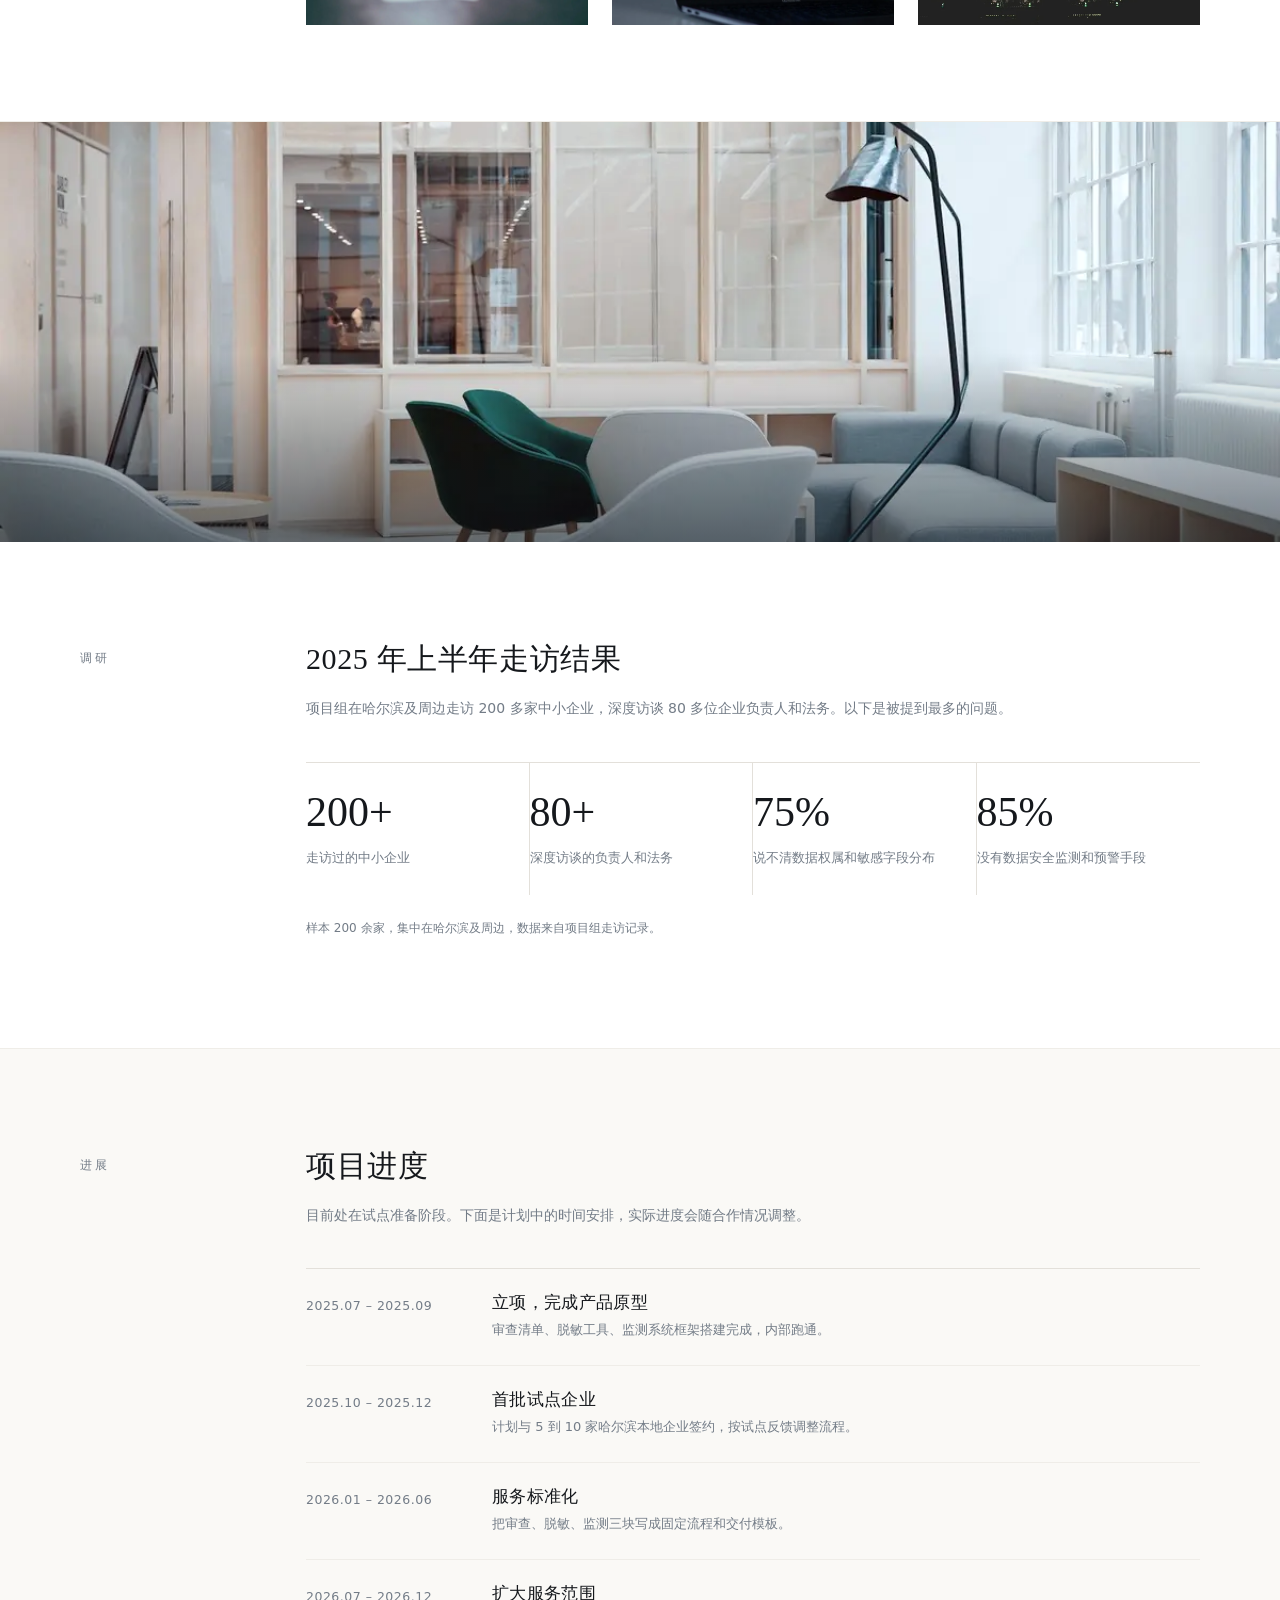
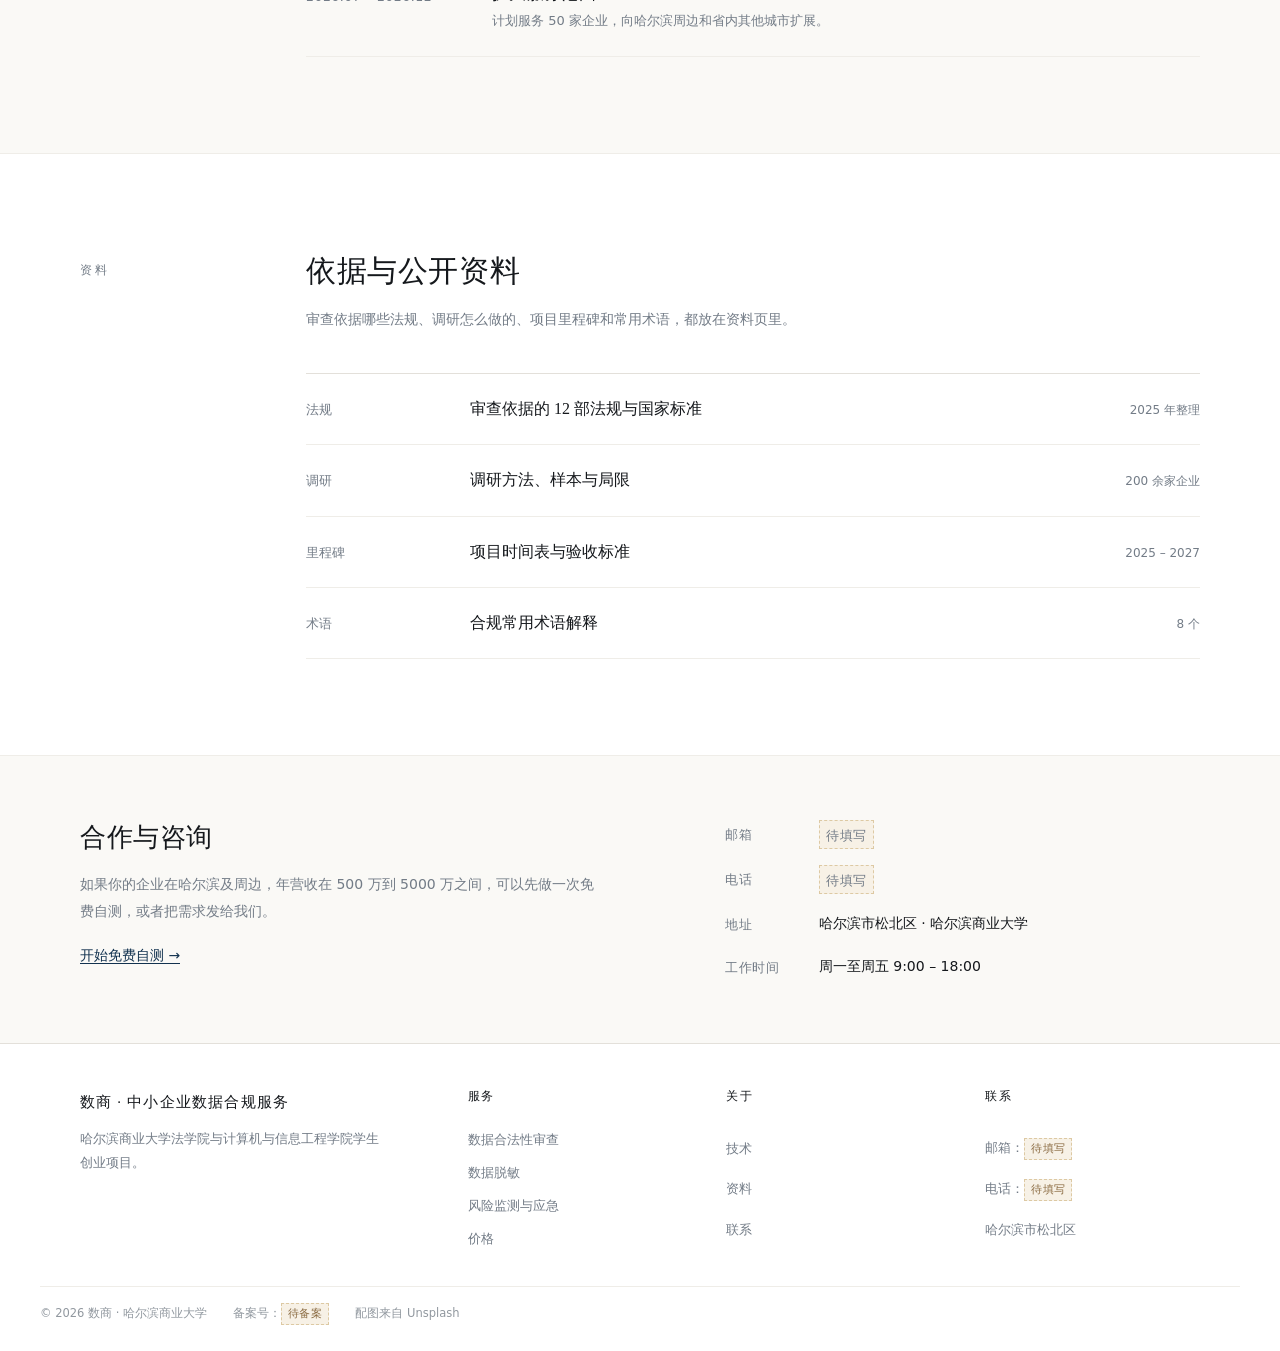
==== commit f00f2023: "design: style each service as a bordered block" ====
--- a/index.html
+++ b/index.html
@@ -53,7 +53,9 @@
           <span class="tag">面向年营收 500 万 – 5000 万的中小企业</span>
           <h1>中小企业数据合规服务</h1>
           <p class="intro">
-            数商，为你的数据合规核查、敏感数据治理、异常访问监测处置而来，按年提供标准化服务，各项服务均有清晰交付物与周期。
+            数商是哈尔滨商业大学的学生创业项目。
+            我们做三件事：查清数据合规问题、处理敏感数据、盯着异常访问并处置。
+            服务按年收费，每一项都有明确的交付物和周期。
           </p>
           <div class="links">
             <a href="check.html">免费做一次合规自测 →</a>
@@ -89,11 +91,7 @@
                 <a class="more" href="services.html#review">服务说明 →</a>
               </div>
               <div class="deliver">
-                <b>交付物</b>
-                审查报告（15–50 页）、问题清单、整改建议
-                <br><b>周期</b>
-                5–10 个工作日
-              </div>
+                <div><b>交付物</b>审查报告（15–50 页）、问题清单、整改建议</div><div><b>周期</b>5–10 个工作日</div></div>
             </article>
 
             <article class="area">
@@ -104,11 +102,7 @@
                 <a class="more" href="services.html#masking">服务说明 →</a>
               </div>
               <div class="deliver">
-                <b>交付物</b>
-                脱敏后的数据、字段清单、处理日志
-                <br><b>周期</b>
-                3–7 个工作日
-              </div>
+                <div><b>交付物</b>脱敏后的数据、字段清单、处理日志</div><div><b>周期</b>3–7 个工作日</div></div>
             </article>
 
             <article class="area">
@@ -119,11 +113,7 @@
                 <a class="more" href="services.html#risk">服务说明 →</a>
               </div>
               <div class="deliver">
-                <b>交付物</b>
-                监测规则、告警通道、处置记录
-                <br><b>周期</b>
-                按月或按年
-              </div>
+                <div><b>交付物</b>监测规则、告警通道、处置记录</div><div><b>周期</b>按月或按年</div></div>
             </article>
           </div>
 
